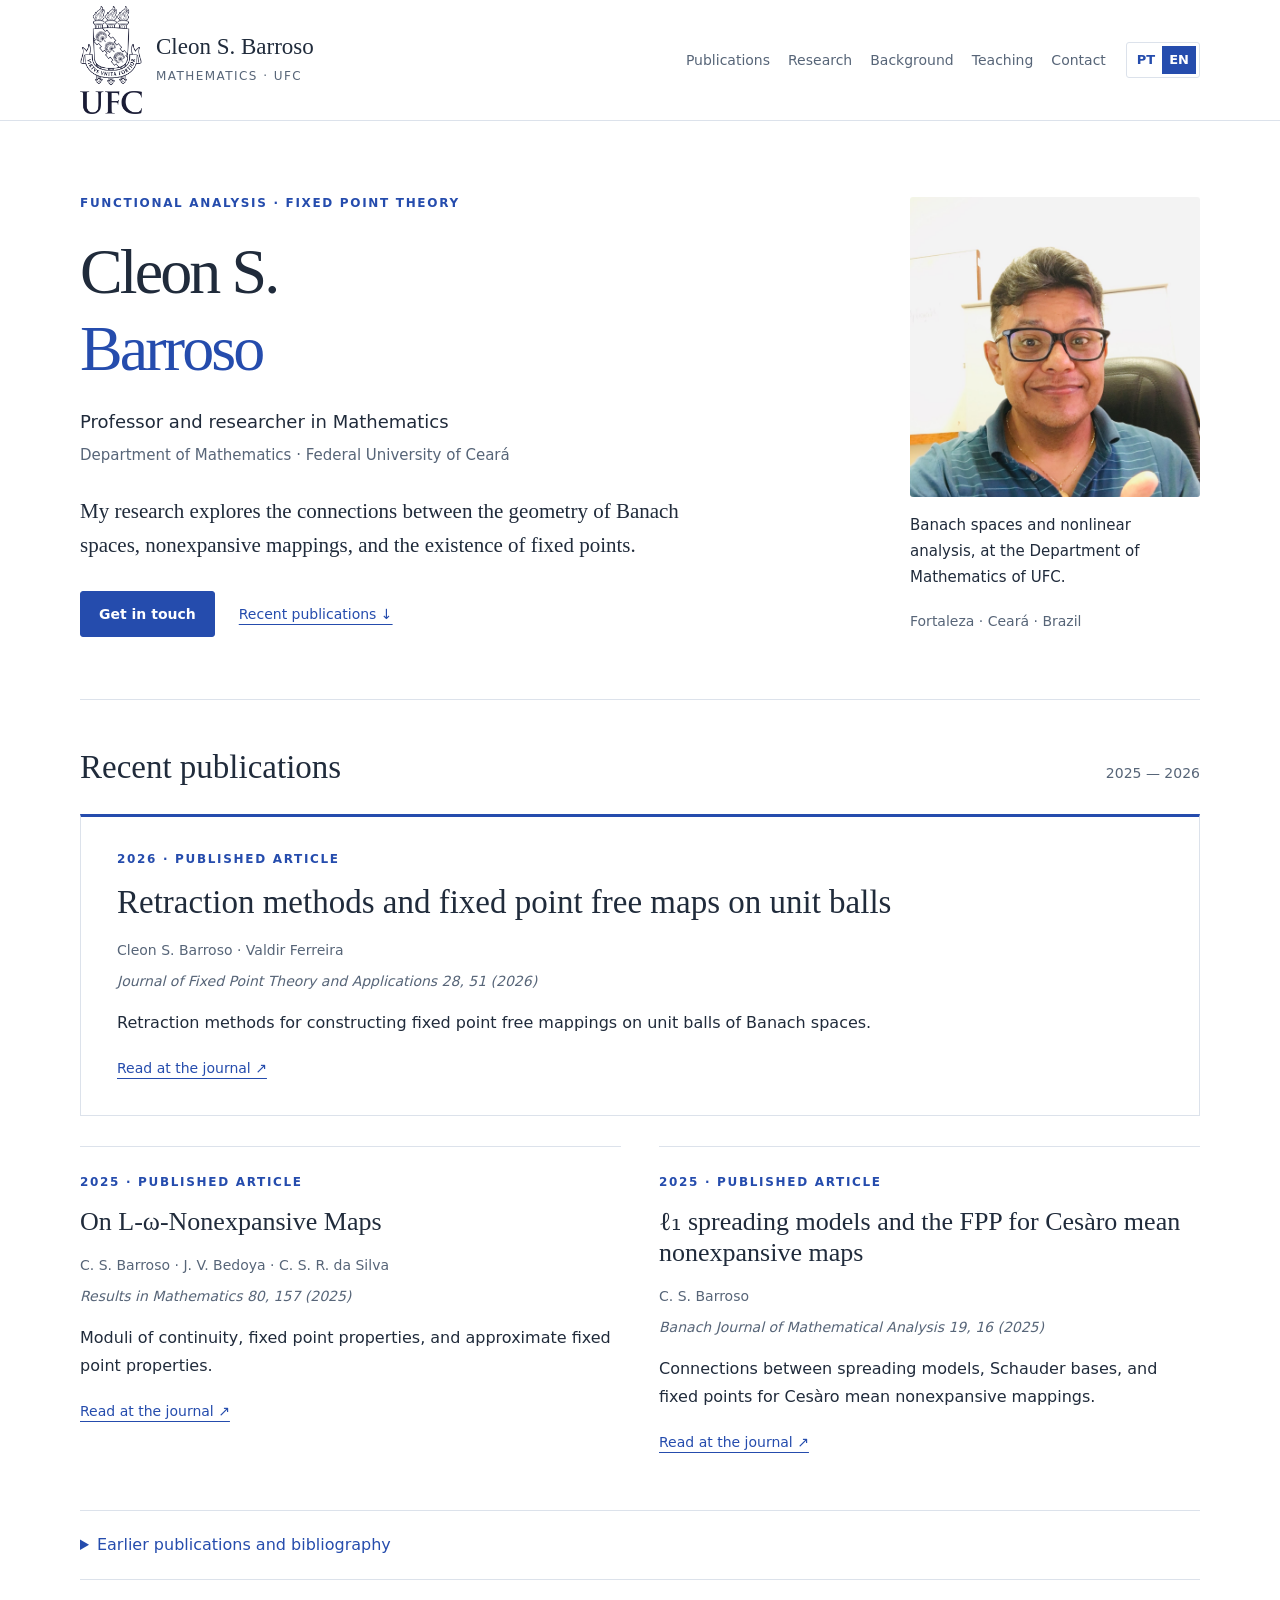
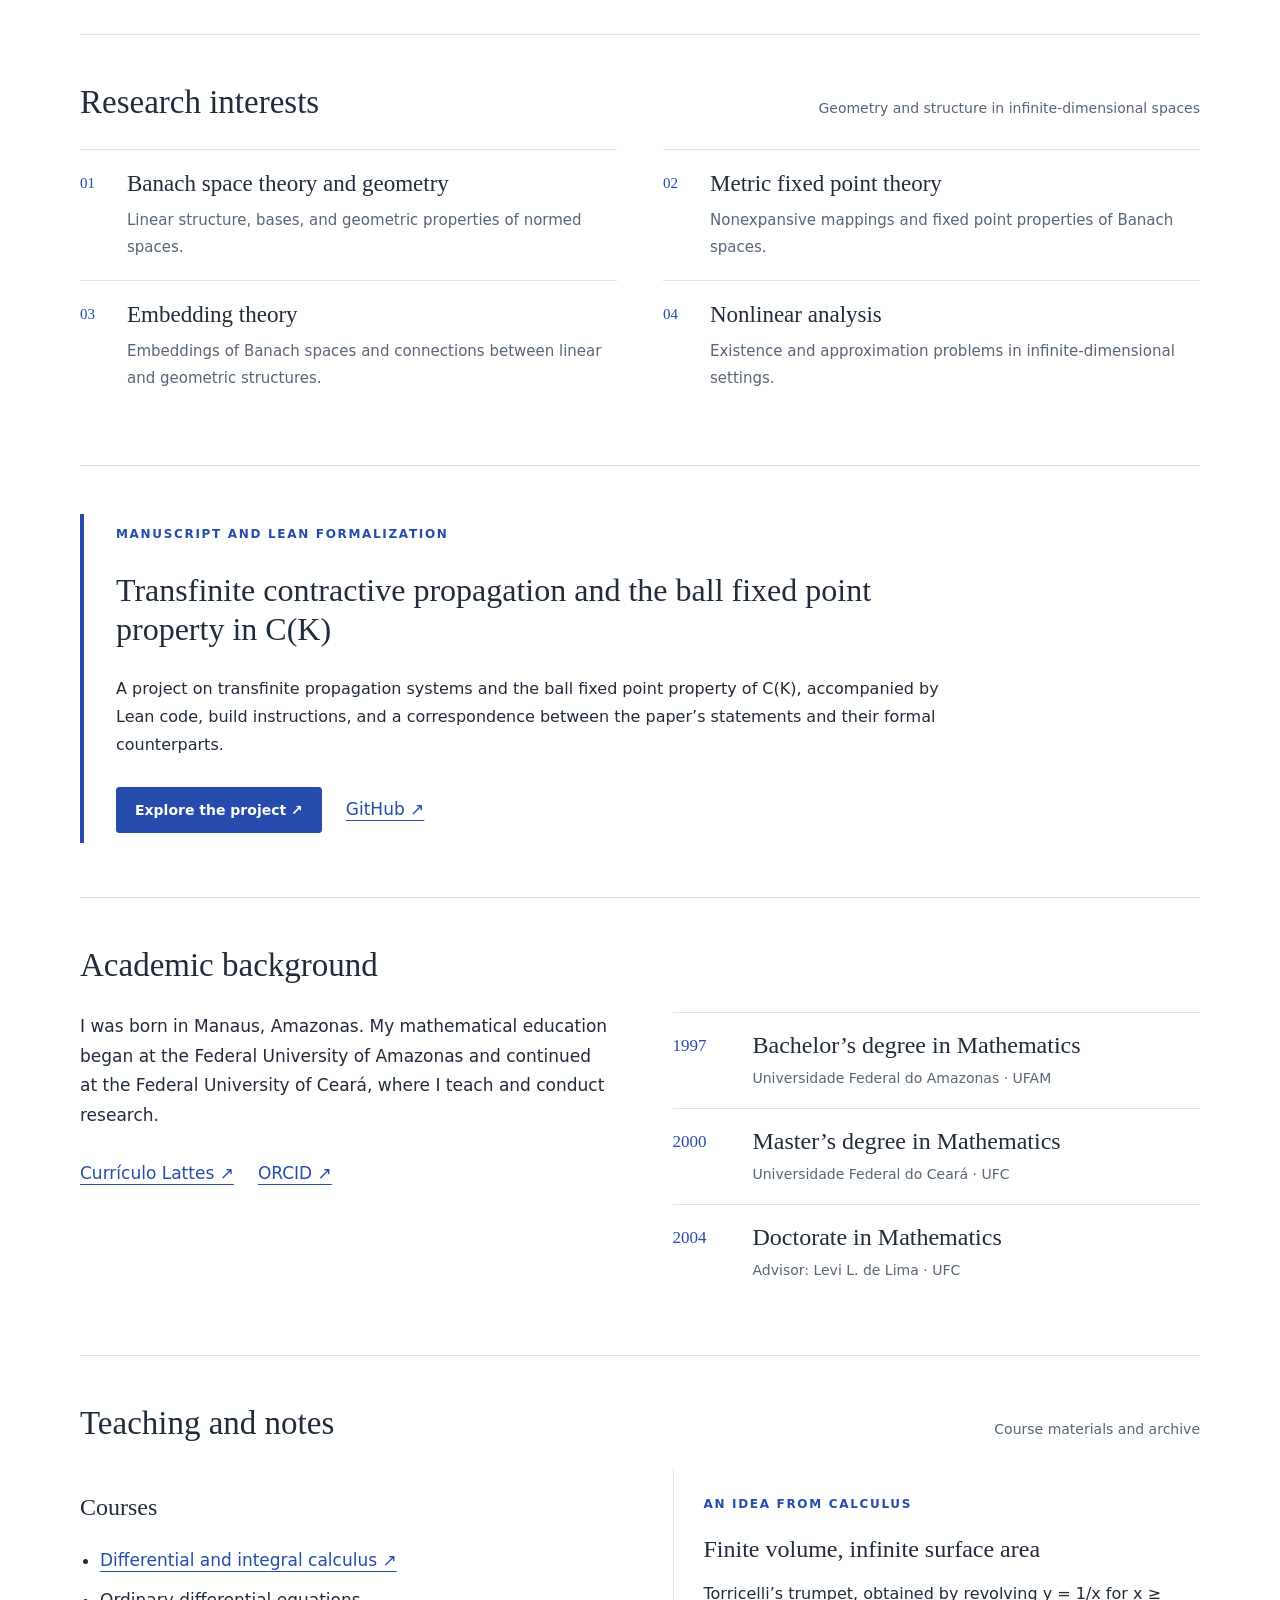
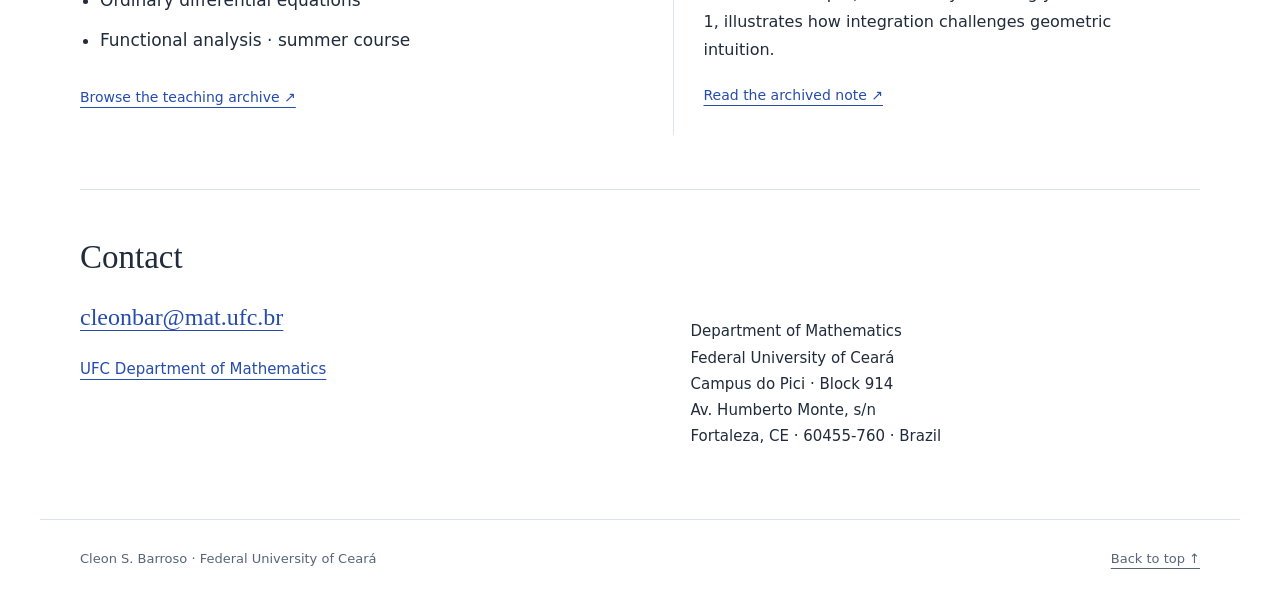
==== en.html @ ca0d613f "Publish bilingual academic homepage" ====
<!doctype html>
<html lang="en"><head><meta charset="utf-8"><meta name="viewport" content="width=device-width,initial-scale=1">
<title>Cleon S. Barroso · Federal University of Ceará</title><meta name="description" content="My research explores the connections between the geometry of Banach spaces, nonexpansive mappings, and the existence of fixed points."><meta name="color-scheme" content="light">
<link rel="icon" type="image/svg+xml" href="data:image/svg+xml,%3Csvg xmlns='http://www.w3.org/2000/svg' viewBox='0 0 64 64'%3E%3Crect width='64' height='64' rx='4' fill='%23254cad'/%3E%3Ctext x='32' y='46' text-anchor='middle' font-family='Georgia,serif' font-size='44' fill='white'%3EC%3C/text%3E%3C/svg%3E">
<link rel="stylesheet" href="styles.css"></head><body id="top"><a class="skip" href="#main">Skip to content</a>
<header class="site-header"><div class="wrap header-inner"><a class="brand" href="#top"><img class="ufc-crest" src="ufc-official.png" alt="Federal University of Ceará coat of arms" width="448" height="783"><span><strong>Cleon S. Barroso</strong><small>MATHEMATICS · UFC</small></span></a><div class="nav-group"><nav aria-label="Main navigation"><a href="#publications">Publications</a><a href="#research">Research</a><a href="#about">Background</a><a href="#teaching">Teaching</a><a href="#contact">Contact</a></nav><div class="languages" aria-label="Language"><a href="index.html" lang="pt" hreflang="pt" >PT</a><a href="en.html" lang="en" hreflang="en" aria-current="page" >EN</a></div></div></div></header>
<main class="wrap" id="main"><section class="hero"><div><p class="eyebrow">Functional analysis · Fixed point theory</p><h1>Cleon S.<br><span class="surname">Barroso</span></h1><p class="role">Professor and researcher in Mathematics</p><p class="affiliation">Department of Mathematics · Federal University of Ceará</p><p class="intro">My research explores the connections between the geometry of Banach spaces, nonexpansive mappings, and the existence of fixed points.</p><div class="actions"><a class="button primary" href="mailto:cleonbar@mat.ufc.br">Get in touch</a><a class="text-link" href="#publications">Recent publications ↓</a></div></div><aside class="profile-aside"><img class="portrait" src="portrait.jpg" width="1280" height="1654" alt="Cleon S. Barroso"><p class="portrait-caption">Banach spaces and nonlinear analysis, at the Department of Mathematics of UFC.</p><p class="location">Fortaleza · Ceará · Brazil</p></aside></section>
<section class="section" id="publications"><div class="section-top"><h2>Recent publications</h2><p>2025 — 2026</p></div><div class="papers"><article class="paper lead-paper"><p class="eyebrow">2026 · Published article</p><h3 lang="en"><a href="https://doi.org/10.1007/s11784-026-01310-x">Retraction methods and fixed point free maps on unit balls</a></h3><p class="authors">Cleon S. Barroso · Valdir Ferreira</p><p class="journal">Journal of Fixed Point Theory and Applications 28, 51 (2026)</p><p class="paper-description">Retraction methods for constructing fixed point free mappings on unit balls of Banach spaces.</p><a class="text-link" href="https://doi.org/10.1007/s11784-026-01310-x">Read at the journal ↗</a></article><article class="paper "><p class="eyebrow">2025 · Published article</p><h3 lang="en"><a href="https://doi.org/10.1007/s00025-025-02475-6">On L-ω-Nonexpansive Maps</a></h3><p class="authors">C. S. Barroso · J. V. Bedoya · C. S. R. da Silva</p><p class="journal">Results in Mathematics 80, 157 (2025)</p><p class="paper-description">Moduli of continuity, fixed point properties, and approximate fixed point properties.</p><a class="text-link" href="https://doi.org/10.1007/s00025-025-02475-6">Read at the journal ↗</a></article><article class="paper "><p class="eyebrow">2025 · Published article</p><h3 lang="en"><a href="https://doi.org/10.1007/s43037-025-00405-w">ℓ₁ spreading models and the FPP for Cesàro mean nonexpansive maps</a></h3><p class="authors">C. S. Barroso</p><p class="journal">Banach Journal of Mathematical Analysis 19, 16 (2025)</p><p class="paper-description">Connections between spreading models, Schauder bases, and fixed points for Cesàro mean nonexpansive mappings.</p><a class="text-link" href="https://doi.org/10.1007/s43037-025-00405-w">Read at the journal ↗</a></article></div><details class="archive"><summary>Earlier publications and bibliography</summary><div class="archive-body"><p lang="en"><strong>Hölder-contractive mappings, nonlinear extension problem and fixed point free results.</strong><br>Cleon S. Barroso · Journal of Mathematical Analysis and Applications 528, 127521 (2023).</p><p lang="en"><strong>Basis selection and fixed point results for affine mappings.</strong><br>Cleon S. Barroso · Torrey M. Gallagher · Journal of Fixed Point Theory and Applications 24, 67 (2022).</p><p lang="en"><strong>Isometric embedding of Banach spaces under optimal projection constants.</strong><br>Cleon S. Barroso · Bulletin des Sciences Mathématiques 168, 102968 (2021).</p><p lang="en"><strong>Weak compactness and fixed point property for affine bi-Lipschitz maps.</strong><br>Cleon S. Barroso · Valdir Ferreira · Journal of Mathematical Analysis and Applications 494, 124647 (2021).</p><div class="actions"><a href="https://pgmat.ufc.br/en/publications/">UFC publication record ↗</a><a href="https://sites.google.com/a/mat.ufc.br/cleon-s-barroso/home/Publications/selected-papers">Selected papers · earlier archive ↗</a></div></div></details></section>
<section class="section" id="research"><div class="section-top"><h2>Research interests</h2><p>Geometry and structure in infinite-dimensional spaces</p></div><div class="research-grid"><article class="research-item"><span class="number">01</span><div><h3>Banach space theory and geometry</h3><p>Linear structure, bases, and geometric properties of normed spaces.</p></div></article><article class="research-item"><span class="number">02</span><div><h3>Metric fixed point theory</h3><p>Nonexpansive mappings and fixed point properties of Banach spaces.</p></div></article><article class="research-item"><span class="number">03</span><div><h3>Embedding theory</h3><p>Embeddings of Banach spaces and connections between linear and geometric structures.</p></div></article><article class="research-item"><span class="number">04</span><div><h3>Nonlinear analysis</h3><p>Existence and approximation problems in infinite-dimensional settings.</p></div></article></div></section>
<section class="section" id="projects"><div class="project"><p class="eyebrow">Manuscript and Lean formalization</p><h2 lang="en">Transfinite contractive propagation and the ball fixed point property in C(K)</h2><p>A project on transfinite propagation systems and the ball fixed point property of C(K), accompanied by Lean code, build instructions, and a correspondence between the paper’s statements and their formal counterparts.</p><div class="actions"><a class="button primary" href="https://cleon-sb.github.io/ball-fixed-point-property-ck-spaces/">Explore the project ↗</a><a href="https://github.com/Cleon-SB/ball-fixed-point-property-ck-spaces">GitHub ↗</a></div></div></section>
<section class="section" id="about"><div class="section-top"><h2>Academic background</h2></div><div class="about-grid"><div><p class="bio">I was born in Manaus, Amazonas. My mathematical education began at the Federal University of Amazonas and continued at the Federal University of Ceará, where I teach and conduct research.</p><div class="actions"><a href="https://sites.google.com/a/mat.ufc.br/cleon-s-barroso/home/cv">Currículo Lattes ↗</a><a href="https://orcid.org/0000-0003-2401-9200">ORCID ↗</a></div></div><div><div class="degree"><span>1997</span><div><h3>Bachelor’s degree in Mathematics</h3><p>Universidade Federal do Amazonas · UFAM</p></div></div><div class="degree"><span>2000</span><div><h3>Master’s degree in Mathematics</h3><p>Universidade Federal do Ceará · UFC</p></div></div><div class="degree"><span>2004</span><div><h3>Doctorate in Mathematics</h3><p>Advisor: Levi L. de Lima · UFC</p></div></div></div></div></section>
<section class="section" id="teaching"><div class="section-top"><h2>Teaching and notes</h2><p>Course materials and archive</p></div><div class="about-grid"><div><h3>Courses</h3><ul class="courses"><li><a href="https://sites.google.com/a/mat.ufc.br/cleon-s-barroso/home/Teaching/integral-and-differential-calculus">Differential and integral calculus ↗</a></li><li>Ordinary differential equations</li><li>Functional analysis · summer course</li></ul><a class="text-link" href="https://sites.google.com/a/mat.ufc.br/cleon-s-barroso/home/Teaching">Browse the teaching archive ↗</a></div><div class="teaching-note"><p class="eyebrow">An idea from calculus</p><h3>Finite volume, infinite surface area</h3><p>Torricelli’s trumpet, obtained by revolving y = 1/x for x ≥ 1, illustrates how integration challenges geometric intuition.</p><a class="text-link" href="https://sites.google.com/a/mat.ufc.br/cleon-s-barroso/home/Teaching">Read the archived note ↗</a></div></div></section>
<section class="section" id="contact"><div class="section-top"><h2>Contact</h2></div><div class="contact-grid"><div><h3><a href="mailto:cleonbar@mat.ufc.br">cleonbar@mat.ufc.br</a></h3><p><a href="https://matematica.ufc.br/">UFC Department of Mathematics</a></p></div><p>Department of Mathematics<br>Federal University of Ceará<br>Campus do Pici · Block 914<br>Av. Humberto Monte, s/n<br>Fortaleza, CE · 60455-760 · Brazil</p></div></section></main>
<footer class="wrap footer"><p>Cleon S. Barroso · Federal University of Ceará</p><a href="#top">Back to top ↑</a></footer></body></html>
---- styles.css ----
:root{--blue:#254cad;--ink:#202b3b;--muted:#576578;--line:#dce2eb;--wash:#f5f7fb;--serif:Georgia,'Times New Roman',serif;--sans:system-ui,-apple-system,'Segoe UI',sans-serif}*{box-sizing:border-box}html{scroll-behavior:smooth;scroll-padding-top:2rem}body{margin:0;color:var(--ink);background:#fff;font:17px/1.75 var(--sans)}a{color:var(--blue);text-underline-offset:5px;text-decoration-thickness:1px}a:hover{text-decoration-thickness:2px}a:focus-visible,button:focus-visible,summary:focus-visible{outline:3px solid #b47715;outline-offset:5px}button,input{font:inherit}.skip{position:absolute;top:-100px;left:20px;background:white;z-index:20;padding:12px}.skip:focus{top:10px}.wrap{max-width:1200px;margin:auto;padding-inline:40px}.site-header{border-top:5px solid var(--blue);border-bottom:1px solid var(--line)}.header-inner{display:flex;align-items:center;justify-content:space-between;gap:30px;min-height:108px}.brand{color:var(--ink);text-decoration:none;display:flex;align-items:center;gap:14px}.monogram{display:grid;place-items:center;width:44px;height:48px;background:var(--blue);color:#fff;font:24px var(--serif)}.brand strong{font:23px/1.2 var(--serif);display:block}.brand small{display:block;font-size:12px;color:var(--muted);letter-spacing:.12em;margin-top:6px}.nav-group,nav{display:flex;align-items:center;gap:26px}nav a{font-size:14px;text-decoration:none;color:var(--muted)}nav a:hover{color:var(--blue)}.languages{display:flex;gap:0;border:1px solid var(--line);padding:3px;border-radius:3px}.languages a{font-size:13px;font-weight:600;text-decoration:none;padding:3px 7px}.languages a[aria-current=page]{background:var(--blue);color:white}.hero{display:grid;grid-template-columns:minmax(0,1fr) 290px;gap:70px;align-items:center;padding-block:72px 62px}.eyebrow{font-size:12px;letter-spacing:.14em;text-transform:uppercase;color:var(--blue);margin:0 0 20px;font-weight:600}h1,h2,h3{font-family:var(--serif);font-weight:400;line-height:1.2}h1{font-size:clamp(2.8rem,5vw,4.5rem);letter-spacing:-.045em;margin:0 0 18px;max-width:700px}h1 .surname{color:var(--blue)}.role{font-size:18px;margin-bottom:5px}.affiliation{color:var(--muted);font-size:15px;margin-top:0}.intro{font:21px/1.6 var(--serif);max-width:620px;margin:27px 0}.actions{display:flex;flex-wrap:wrap;gap:16px 24px;align-items:center;margin-top:28px}.button{display:inline-flex;align-items:center;gap:12px;border:1px solid var(--blue);padding:10px 18px;text-decoration:none;border-radius:3px;font-size:14px;font-weight:600}.button.primary{background:var(--blue);color:white}.text-link{font-size:14px}.profile-aside{border-left:1px solid var(--line);padding-left:28px}.profile-aside .location{font-size:14px;color:var(--muted);margin:18px 0 0}.profile-aside h2{font-size:25px;line-height:1.4;color:var(--blue)}.profile-aside p{font-size:15px}.section{border-top:1px solid var(--line);padding-block:48px 54px}.section-top{display:flex;align-items:baseline;justify-content:space-between;gap:24px;margin-bottom:26px}.section-top h2{font-size:33px;margin:0}.section-top p{font-size:14px;color:var(--muted);margin:0}.research-grid{display:grid;grid-template-columns:1fr 1fr;gap:0 46px}.research-item{display:grid;grid-template-columns:35px 1fr;gap:12px;padding:20px 0;border-top:1px solid var(--line)}.research-item .number{font:15px var(--serif);color:var(--blue);padding-top:5px}.research-item h3{font-size:23px;margin:0 0 10px}.research-item p{font-size:15px;color:var(--muted);margin:0}.contact-grid{display:grid;grid-template-columns:1.1fr 1fr;gap:50px}.contact-grid h3{font-size:24px;margin-top:0}.contact-grid p{font-size:15px}.footer{border-top:1px solid var(--line);padding-block:28px 38px;display:flex;justify-content:space-between;gap:24px;font-size:13px;color:var(--muted)}.footer p{margin:0}.footer a{color:var(--muted)}
@media(max-width:1000px){.header-inner{align-items:flex-start;padding-block:24px}.nav-group{align-items:flex-end;gap:20px}nav{gap:17px;flex-wrap:wrap;justify-content:flex-end}.hero{gap:35px;grid-template-columns:minmax(0,1fr) 240px}.wrap{padding-inline:30px}}
@media(max-width:700px){.wrap{padding-inline:22px}.header-inner{flex-direction:column;gap:24px}.nav-group{width:100%;justify-content:space-between;align-items:center;gap:12px}nav{gap:9px 17px;justify-content:flex-start}.brand strong{font-size:22px}.hero{grid-template-columns:1fr;padding-block:42px;gap:24px}h1{font-size:3rem}.intro{font-size:20px}.profile-aside{padding:20px 0 0;border-left:0;border-top:1px solid var(--line)}.research-grid,.contact-grid{grid-template-columns:1fr;gap:20px}.section-top{display:block}.section-top h2{font-size:29px;margin-bottom:10px}.section{padding-block:35px}.footer{flex-direction:column;gap:8px}}
.portrait{width:100%;height:300px;object-fit:cover;object-position:center 36%;display:block;border-radius:3px}.profile-aside{border:0;padding:0}.portrait-caption{margin-bottom:0}.papers{display:grid;grid-template-columns:1fr 1fr;gap:30px 38px}.paper{padding:25px 0;border-top:1px solid var(--line)}.paper h3{font-size:26px;margin:0 0 16px}.paper h3 a{text-decoration:none;color:var(--ink)}.paper h3 a:hover{color:var(--blue);text-decoration:underline}.paper .eyebrow{margin-bottom:13px}.lead-paper{grid-column:1/-1;background:var(--wash);border-top:3px solid var(--blue);padding:32px 36px}.lead-paper h3{font-size:33px;max-width:800px}.authors,.journal{font-size:14px;margin:6px 0;color:var(--muted)}.journal{font-style:italic}.paper-description{font-size:16px;max-width:790px}.archive{margin-top:28px;border-block:1px solid var(--line)}.archive summary{padding:20px 0;cursor:pointer;color:var(--blue);font-size:16px}.archive-body{font-size:15px;padding:0 0 25px}.archive-body>p{padding-bottom:16px;border-bottom:1px solid var(--line)}.project{border-left:4px solid var(--blue);padding:10px 32px}.project h2{font-size:32px;max-width:850px}.project>p:not(.eyebrow){max-width:850px;font-size:16px}.about-grid{display:grid;grid-template-columns:1fr 1fr;gap:65px}.bio{margin-top:0}.degree{display:grid;grid-template-columns:60px 1fr;gap:20px;border-top:1px solid var(--line);padding:18px 0}.degree>span{color:var(--blue);font-family:var(--serif)}.degree h3{font-size:22px;margin:0 0 6px}.degree p{font-size:14px;color:var(--muted);margin:0}.courses{padding-left:20px}.courses li{padding-bottom:10px}.about-grid h3{font-size:24px}.teaching-note{background:var(--wash);padding:25px 30px}.teaching-note h3{margin:12px 0}.teaching-note p:not(.eyebrow){font-size:16px}.header-inner{gap:20px}nav{gap:18px}.nav-group{gap:20px}
@media(max-width:1000px){.header-inner{flex-wrap:wrap}.nav-group{width:100%;justify-content:space-between}.about-grid{gap:30px}}
@media(max-width:700px){.papers,.about-grid{grid-template-columns:1fr}.lead-paper{padding:24px}.lead-paper h3{font-size:27px}.paper h3{font-size:25px}.portrait{max-width:220px;height:240px}.profile-aside{display:none}.project{padding:5px 20px}.project h2{font-size:27px}.nav-group{align-items:flex-start}.contact-grid h3{font-size:21px}.languages{flex-shrink:0}}
:root{--wash:#fff}.site-header{border-top:0;background:#fff}.ufc-crest{width:62px;height:auto;display:block;}.header-inner{min-height:120px}.lead-paper{background:#fff;border:1px solid var(--line);border-top:3px solid var(--blue)}.teaching-note{background:#fff;border-left:1px solid var(--line)}
@media(prefers-reduced-motion:reduce){html{scroll-behavior:auto}}@media print{.site-header,.languages,.actions{display:none}.wrap{max-width:none;padding:0}.section{break-inside:avoid}.hero{padding-block:0 24px}a{color:inherit}}
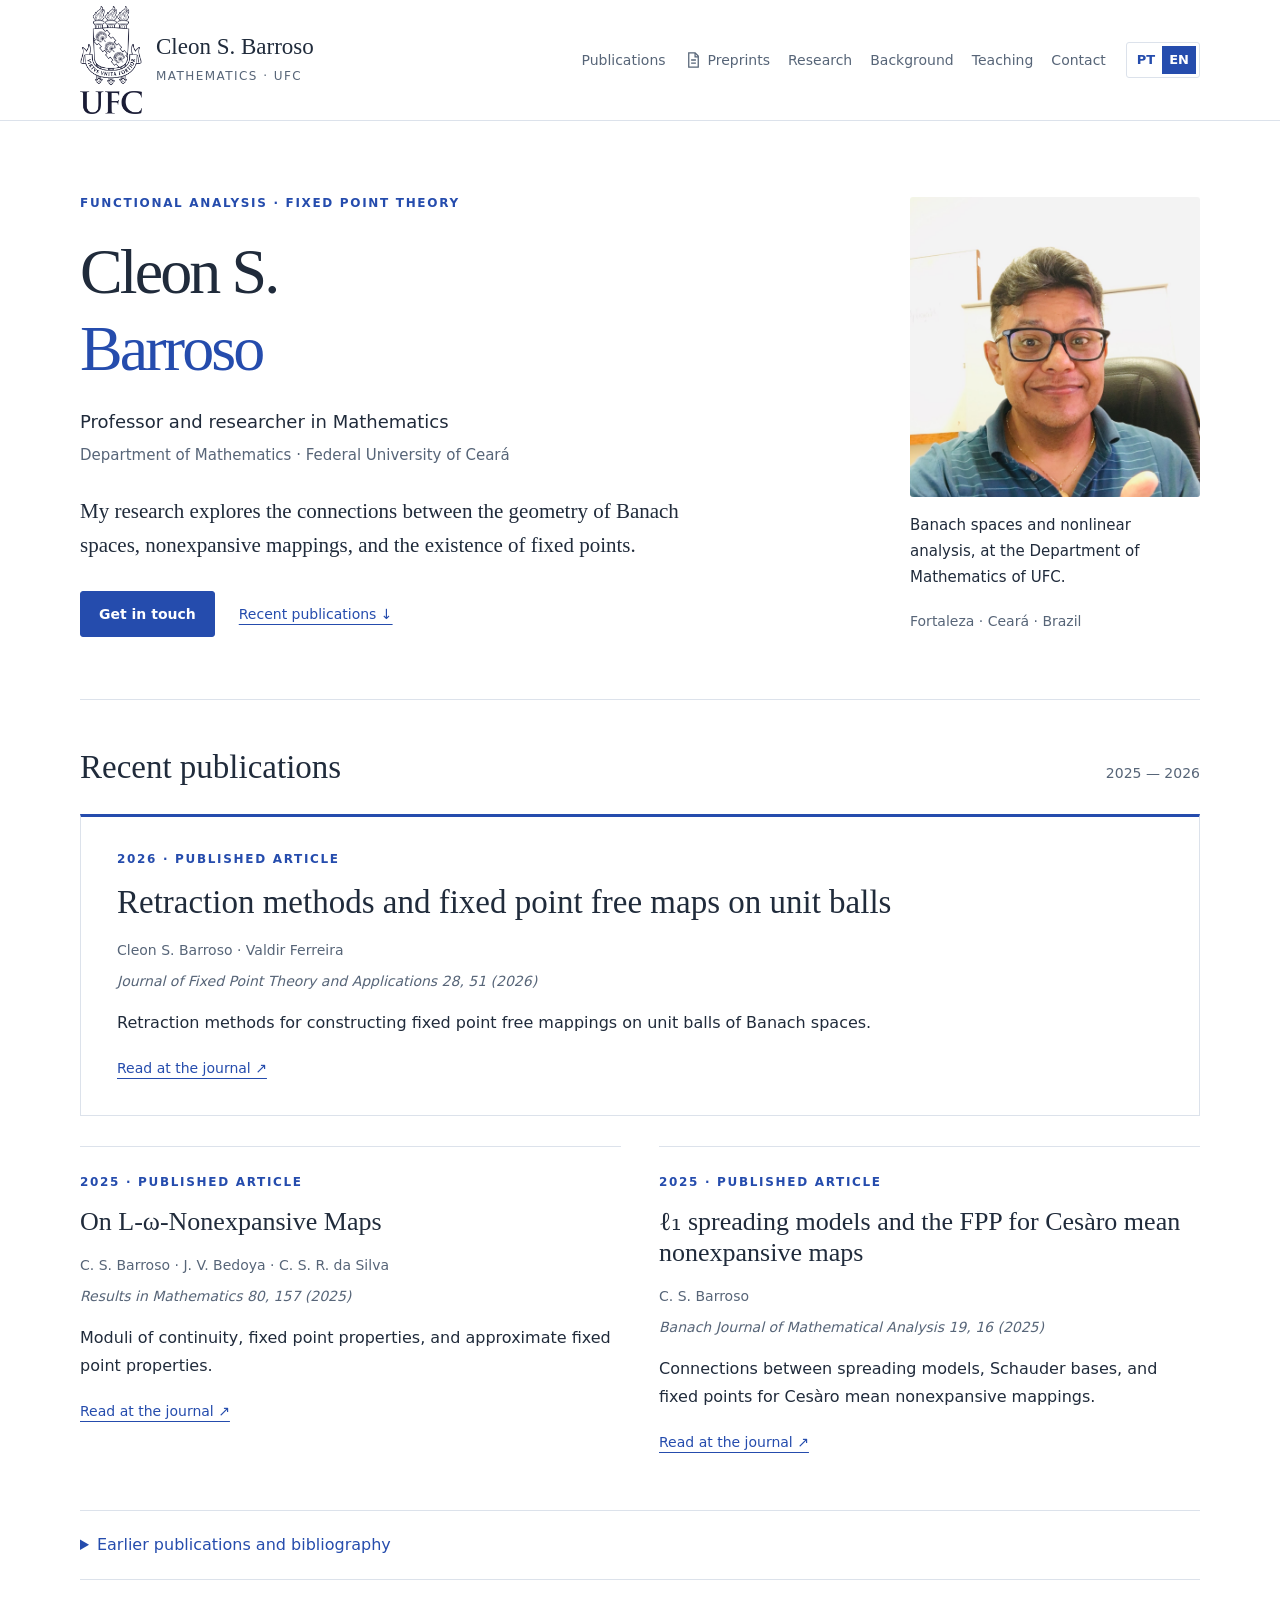
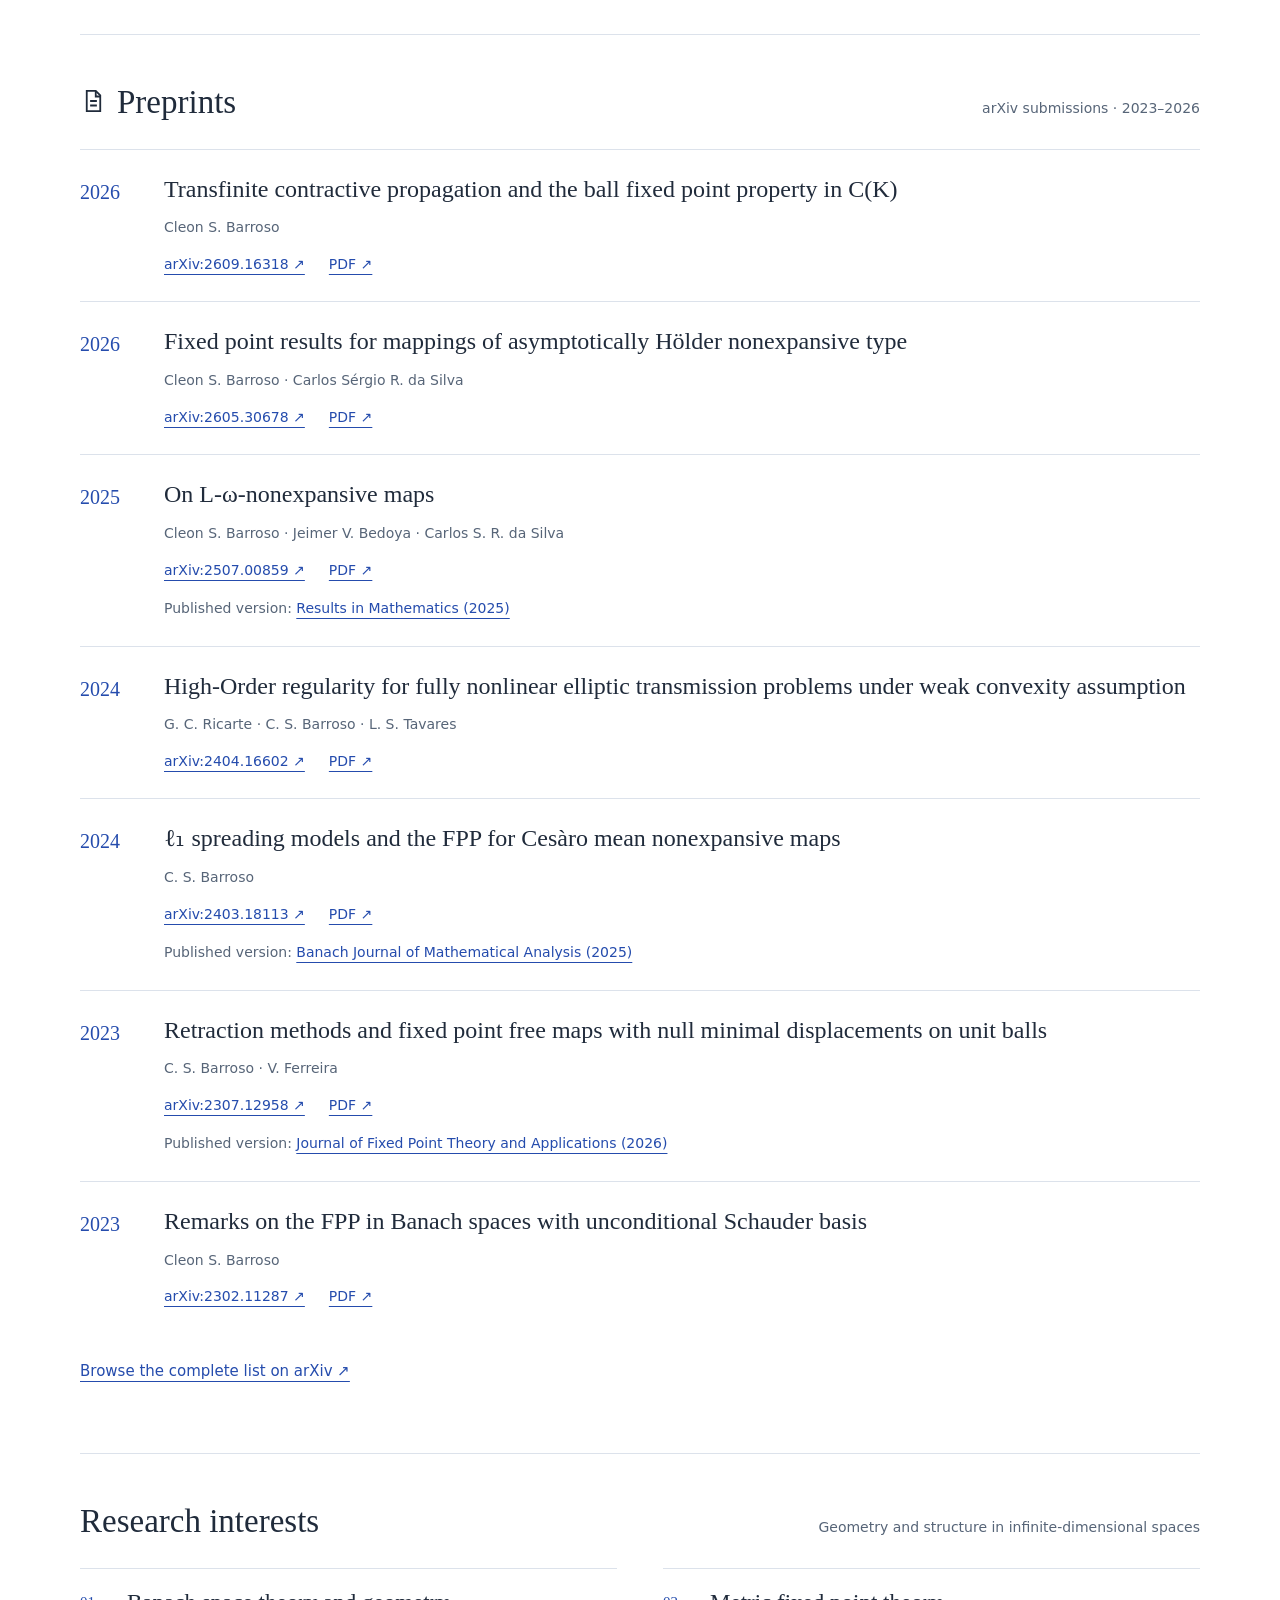
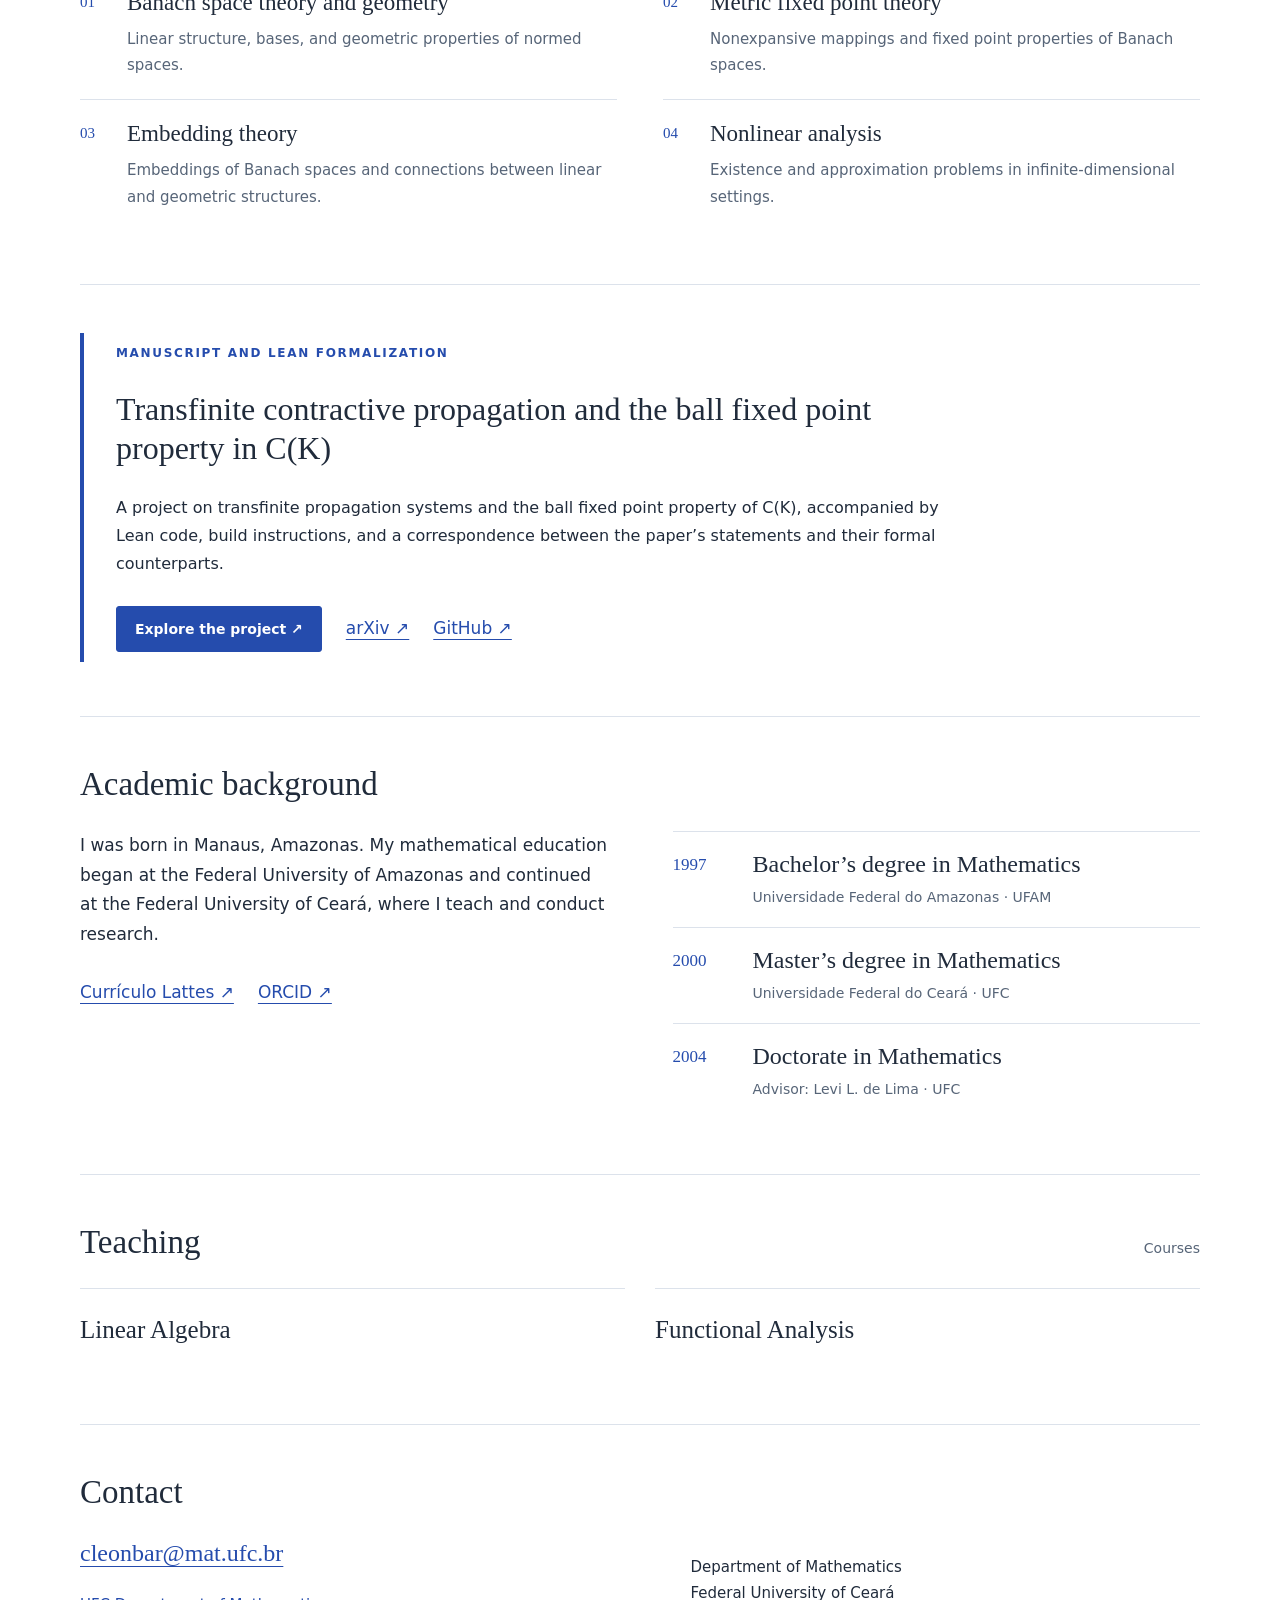
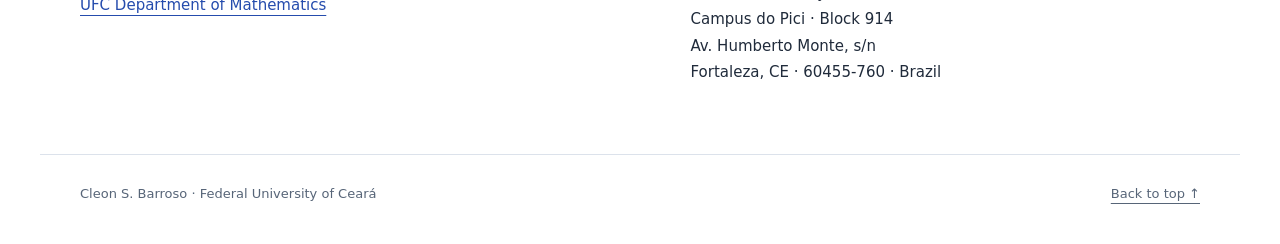
==== commit 0c72d187: "Update courses, add arXiv preprints and remove legacy-site links" ====
--- a/en.html
+++ b/en.html
@@ -3,12 +3,13 @@
 <title>Cleon S. Barroso · Federal University of Ceará</title><meta name="description" content="My research explores the connections between the geometry of Banach spaces, nonexpansive mappings, and the existence of fixed points."><meta name="color-scheme" content="light">
 <link rel="icon" type="image/svg+xml" href="data:image/svg+xml,%3Csvg xmlns='http://www.w3.org/2000/svg' viewBox='0 0 64 64'%3E%3Crect width='64' height='64' rx='4' fill='%23254cad'/%3E%3Ctext x='32' y='46' text-anchor='middle' font-family='Georgia,serif' font-size='44' fill='white'%3EC%3C/text%3E%3C/svg%3E">
 <link rel="stylesheet" href="styles.css"></head><body id="top"><a class="skip" href="#main">Skip to content</a>
-<header class="site-header"><div class="wrap header-inner"><a class="brand" href="#top"><img class="ufc-crest" src="ufc-official.png" alt="Federal University of Ceará coat of arms" width="448" height="783"><span><strong>Cleon S. Barroso</strong><small>MATHEMATICS · UFC</small></span></a><div class="nav-group"><nav aria-label="Main navigation"><a href="#publications">Publications</a><a href="#research">Research</a><a href="#about">Background</a><a href="#teaching">Teaching</a><a href="#contact">Contact</a></nav><div class="languages" aria-label="Language"><a href="index.html" lang="pt" hreflang="pt" >PT</a><a href="en.html" lang="en" hreflang="en" aria-current="page" >EN</a></div></div></div></header>
+<header class="site-header"><div class="wrap header-inner"><a class="brand" href="#top"><img class="ufc-crest" src="ufc-official.png" alt="Federal University of Ceará coat of arms" width="448" height="783"><span><strong>Cleon S. Barroso</strong><small>MATHEMATICS · UFC</small></span></a><div class="nav-group"><nav aria-label="Main navigation"><a href="#publications">Publications</a><a class="preprint-nav" href="#preprints"><svg class="preprint-icon" viewBox="0 0 24 24" fill="none" stroke="currentColor" stroke-width="1.6" aria-hidden="true"><path d="M6 3h8l4 4v14H6z"/><path d="M14 3v5h4M9 12h6M9 16h6"/></svg>Preprints</a><a href="#research">Research</a><a href="#about">Background</a><a href="#teaching">Teaching</a><a href="#contact">Contact</a></nav><div class="languages" aria-label="Language"><a href="index.html" lang="pt" hreflang="pt" >PT</a><a href="en.html" lang="en" hreflang="en" aria-current="page" >EN</a></div></div></div></header>
 <main class="wrap" id="main"><section class="hero"><div><p class="eyebrow">Functional analysis · Fixed point theory</p><h1>Cleon S.<br><span class="surname">Barroso</span></h1><p class="role">Professor and researcher in Mathematics</p><p class="affiliation">Department of Mathematics · Federal University of Ceará</p><p class="intro">My research explores the connections between the geometry of Banach spaces, nonexpansive mappings, and the existence of fixed points.</p><div class="actions"><a class="button primary" href="mailto:cleonbar@mat.ufc.br">Get in touch</a><a class="text-link" href="#publications">Recent publications ↓</a></div></div><aside class="profile-aside"><img class="portrait" src="portrait.jpg" width="1280" height="1654" alt="Cleon S. Barroso"><p class="portrait-caption">Banach spaces and nonlinear analysis, at the Department of Mathematics of UFC.</p><p class="location">Fortaleza · Ceará · Brazil</p></aside></section>
-<section class="section" id="publications"><div class="section-top"><h2>Recent publications</h2><p>2025 — 2026</p></div><div class="papers"><article class="paper lead-paper"><p class="eyebrow">2026 · Published article</p><h3 lang="en"><a href="https://doi.org/10.1007/s11784-026-01310-x">Retraction methods and fixed point free maps on unit balls</a></h3><p class="authors">Cleon S. Barroso · Valdir Ferreira</p><p class="journal">Journal of Fixed Point Theory and Applications 28, 51 (2026)</p><p class="paper-description">Retraction methods for constructing fixed point free mappings on unit balls of Banach spaces.</p><a class="text-link" href="https://doi.org/10.1007/s11784-026-01310-x">Read at the journal ↗</a></article><article class="paper "><p class="eyebrow">2025 · Published article</p><h3 lang="en"><a href="https://doi.org/10.1007/s00025-025-02475-6">On L-ω-Nonexpansive Maps</a></h3><p class="authors">C. S. Barroso · J. V. Bedoya · C. S. R. da Silva</p><p class="journal">Results in Mathematics 80, 157 (2025)</p><p class="paper-description">Moduli of continuity, fixed point properties, and approximate fixed point properties.</p><a class="text-link" href="https://doi.org/10.1007/s00025-025-02475-6">Read at the journal ↗</a></article><article class="paper "><p class="eyebrow">2025 · Published article</p><h3 lang="en"><a href="https://doi.org/10.1007/s43037-025-00405-w">ℓ₁ spreading models and the FPP for Cesàro mean nonexpansive maps</a></h3><p class="authors">C. S. Barroso</p><p class="journal">Banach Journal of Mathematical Analysis 19, 16 (2025)</p><p class="paper-description">Connections between spreading models, Schauder bases, and fixed points for Cesàro mean nonexpansive mappings.</p><a class="text-link" href="https://doi.org/10.1007/s43037-025-00405-w">Read at the journal ↗</a></article></div><details class="archive"><summary>Earlier publications and bibliography</summary><div class="archive-body"><p lang="en"><strong>Hölder-contractive mappings, nonlinear extension problem and fixed point free results.</strong><br>Cleon S. Barroso · Journal of Mathematical Analysis and Applications 528, 127521 (2023).</p><p lang="en"><strong>Basis selection and fixed point results for affine mappings.</strong><br>Cleon S. Barroso · Torrey M. Gallagher · Journal of Fixed Point Theory and Applications 24, 67 (2022).</p><p lang="en"><strong>Isometric embedding of Banach spaces under optimal projection constants.</strong><br>Cleon S. Barroso · Bulletin des Sciences Mathématiques 168, 102968 (2021).</p><p lang="en"><strong>Weak compactness and fixed point property for affine bi-Lipschitz maps.</strong><br>Cleon S. Barroso · Valdir Ferreira · Journal of Mathematical Analysis and Applications 494, 124647 (2021).</p><div class="actions"><a href="https://pgmat.ufc.br/en/publications/">UFC publication record ↗</a><a href="https://sites.google.com/a/mat.ufc.br/cleon-s-barroso/home/Publications/selected-papers">Selected papers · earlier archive ↗</a></div></div></details></section>
+<section class="section" id="publications"><div class="section-top"><h2>Recent publications</h2><p>2025 — 2026</p></div><div class="papers"><article class="paper lead-paper"><p class="eyebrow">2026 · Published article</p><h3 lang="en"><a href="https://doi.org/10.1007/s11784-026-01310-x">Retraction methods and fixed point free maps on unit balls</a></h3><p class="authors">Cleon S. Barroso · Valdir Ferreira</p><p class="journal">Journal of Fixed Point Theory and Applications 28, 51 (2026)</p><p class="paper-description">Retraction methods for constructing fixed point free mappings on unit balls of Banach spaces.</p><a class="text-link" href="https://doi.org/10.1007/s11784-026-01310-x">Read at the journal ↗</a></article><article class="paper "><p class="eyebrow">2025 · Published article</p><h3 lang="en"><a href="https://doi.org/10.1007/s00025-025-02475-6">On L-ω-Nonexpansive Maps</a></h3><p class="authors">C. S. Barroso · J. V. Bedoya · C. S. R. da Silva</p><p class="journal">Results in Mathematics 80, 157 (2025)</p><p class="paper-description">Moduli of continuity, fixed point properties, and approximate fixed point properties.</p><a class="text-link" href="https://doi.org/10.1007/s00025-025-02475-6">Read at the journal ↗</a></article><article class="paper "><p class="eyebrow">2025 · Published article</p><h3 lang="en"><a href="https://doi.org/10.1007/s43037-025-00405-w">ℓ₁ spreading models and the FPP for Cesàro mean nonexpansive maps</a></h3><p class="authors">C. S. Barroso</p><p class="journal">Banach Journal of Mathematical Analysis 19, 16 (2025)</p><p class="paper-description">Connections between spreading models, Schauder bases, and fixed points for Cesàro mean nonexpansive mappings.</p><a class="text-link" href="https://doi.org/10.1007/s43037-025-00405-w">Read at the journal ↗</a></article></div><details class="archive"><summary>Earlier publications and bibliography</summary><div class="archive-body"><p lang="en"><strong>Hölder-contractive mappings, nonlinear extension problem and fixed point free results.</strong><br>Cleon S. Barroso · Journal of Mathematical Analysis and Applications 528, 127521 (2023).</p><p lang="en"><strong>Basis selection and fixed point results for affine mappings.</strong><br>Cleon S. Barroso · Torrey M. Gallagher · Journal of Fixed Point Theory and Applications 24, 67 (2022).</p><p lang="en"><strong>Isometric embedding of Banach spaces under optimal projection constants.</strong><br>Cleon S. Barroso · Bulletin des Sciences Mathématiques 168, 102968 (2021).</p><p lang="en"><strong>Weak compactness and fixed point property for affine bi-Lipschitz maps.</strong><br>Cleon S. Barroso · Valdir Ferreira · Journal of Mathematical Analysis and Applications 494, 124647 (2021).</p><div class="actions"><a href="https://pgmat.ufc.br/en/publications/">UFC publication record ↗</a></div></div></details></section>
+<section class="section" id="preprints"><div class="section-top"><h2><svg class="preprint-icon" viewBox="0 0 24 24" fill="none" stroke="currentColor" stroke-width="1.6" aria-hidden="true"><path d="M6 3h8l4 4v14H6z"/><path d="M14 3v5h4M9 12h6M9 16h6"/></svg>Preprints</h2><p>arXiv submissions · 2023–2026</p></div><div class="preprint-list"><article class="preprint-entry"><span class="preprint-year">2026</span><div><h3 lang="en"><a href="https://arxiv.org/abs/2609.16318">Transfinite contractive propagation and the ball fixed point property in C(K)</a></h3><p class="authors">Cleon S. Barroso</p><div class="preprint-links"><a href="https://arxiv.org/abs/2609.16318">arXiv:2609.16318 ↗</a><a href="https://arxiv.org/pdf/2609.16318" aria-label="PDF: Transfinite contractive propagation and the ball fixed point property in C(K)">PDF ↗</a></div></div></article><article class="preprint-entry"><span class="preprint-year">2026</span><div><h3 lang="en"><a href="https://arxiv.org/abs/2605.30678">Fixed point results for mappings of asymptotically Hölder nonexpansive type</a></h3><p class="authors">Cleon S. Barroso · Carlos Sérgio R. da Silva</p><div class="preprint-links"><a href="https://arxiv.org/abs/2605.30678">arXiv:2605.30678 ↗</a><a href="https://arxiv.org/pdf/2605.30678" aria-label="PDF: Fixed point results for mappings of asymptotically Hölder nonexpansive type">PDF ↗</a></div></div></article><article class="preprint-entry"><span class="preprint-year">2025</span><div><h3 lang="en"><a href="https://arxiv.org/abs/2507.00859">On L-ω-nonexpansive maps</a></h3><p class="authors">Cleon S. Barroso · Jeimer V. Bedoya · Carlos S. R. da Silva</p><div class="preprint-links"><a href="https://arxiv.org/abs/2507.00859">arXiv:2507.00859 ↗</a><a href="https://arxiv.org/pdf/2507.00859" aria-label="PDF: On L-ω-nonexpansive maps">PDF ↗</a></div><p class="preprint-status">Published version: <a href="https://doi.org/10.1007/s00025-025-02475-6">Results in Mathematics (2025)</a></p></div></article><article class="preprint-entry"><span class="preprint-year">2024</span><div><h3 lang="en"><a href="https://arxiv.org/abs/2404.16602">High-Order regularity for fully nonlinear elliptic transmission problems under weak convexity assumption</a></h3><p class="authors">G. C. Ricarte · C. S. Barroso · L. S. Tavares</p><div class="preprint-links"><a href="https://arxiv.org/abs/2404.16602">arXiv:2404.16602 ↗</a><a href="https://arxiv.org/pdf/2404.16602" aria-label="PDF: High-Order regularity for fully nonlinear elliptic transmission problems under weak convexity assumption">PDF ↗</a></div></div></article><article class="preprint-entry"><span class="preprint-year">2024</span><div><h3 lang="en"><a href="https://arxiv.org/abs/2403.18113">ℓ₁ spreading models and the FPP for Cesàro mean nonexpansive maps</a></h3><p class="authors">C. S. Barroso</p><div class="preprint-links"><a href="https://arxiv.org/abs/2403.18113">arXiv:2403.18113 ↗</a><a href="https://arxiv.org/pdf/2403.18113" aria-label="PDF: ℓ₁ spreading models and the FPP for Cesàro mean nonexpansive maps">PDF ↗</a></div><p class="preprint-status">Published version: <a href="https://doi.org/10.1007/s43037-025-00405-w">Banach Journal of Mathematical Analysis (2025)</a></p></div></article><article class="preprint-entry"><span class="preprint-year">2023</span><div><h3 lang="en"><a href="https://arxiv.org/abs/2307.12958">Retraction methods and fixed point free maps with null minimal displacements on unit balls</a></h3><p class="authors">C. S. Barroso · V. Ferreira</p><div class="preprint-links"><a href="https://arxiv.org/abs/2307.12958">arXiv:2307.12958 ↗</a><a href="https://arxiv.org/pdf/2307.12958" aria-label="PDF: Retraction methods and fixed point free maps with null minimal displacements on unit balls">PDF ↗</a></div><p class="preprint-status">Published version: <a href="https://doi.org/10.1007/s11784-026-01310-x">Journal of Fixed Point Theory and Applications (2026)</a></p></div></article><article class="preprint-entry"><span class="preprint-year">2023</span><div><h3 lang="en"><a href="https://arxiv.org/abs/2302.11287">Remarks on the FPP in Banach spaces with unconditional Schauder basis</a></h3><p class="authors">Cleon S. Barroso</p><div class="preprint-links"><a href="https://arxiv.org/abs/2302.11287">arXiv:2302.11287 ↗</a><a href="https://arxiv.org/pdf/2302.11287" aria-label="PDF: Remarks on the FPP in Banach spaces with unconditional Schauder basis">PDF ↗</a></div></div></article></div><p class="preprint-more"><a href="https://arxiv.org/search/?searchtype=author&amp;query=Barroso%2C+C+S&amp;abstracts=show&amp;order=-announced_date_first&amp;size=50">Browse the complete list on arXiv ↗</a></p></section>
 <section class="section" id="research"><div class="section-top"><h2>Research interests</h2><p>Geometry and structure in infinite-dimensional spaces</p></div><div class="research-grid"><article class="research-item"><span class="number">01</span><div><h3>Banach space theory and geometry</h3><p>Linear structure, bases, and geometric properties of normed spaces.</p></div></article><article class="research-item"><span class="number">02</span><div><h3>Metric fixed point theory</h3><p>Nonexpansive mappings and fixed point properties of Banach spaces.</p></div></article><article class="research-item"><span class="number">03</span><div><h3>Embedding theory</h3><p>Embeddings of Banach spaces and connections between linear and geometric structures.</p></div></article><article class="research-item"><span class="number">04</span><div><h3>Nonlinear analysis</h3><p>Existence and approximation problems in infinite-dimensional settings.</p></div></article></div></section>
-<section class="section" id="projects"><div class="project"><p class="eyebrow">Manuscript and Lean formalization</p><h2 lang="en">Transfinite contractive propagation and the ball fixed point property in C(K)</h2><p>A project on transfinite propagation systems and the ball fixed point property of C(K), accompanied by Lean code, build instructions, and a correspondence between the paper’s statements and their formal counterparts.</p><div class="actions"><a class="button primary" href="https://cleon-sb.github.io/ball-fixed-point-property-ck-spaces/">Explore the project ↗</a><a href="https://github.com/Cleon-SB/ball-fixed-point-property-ck-spaces">GitHub ↗</a></div></div></section>
-<section class="section" id="about"><div class="section-top"><h2>Academic background</h2></div><div class="about-grid"><div><p class="bio">I was born in Manaus, Amazonas. My mathematical education began at the Federal University of Amazonas and continued at the Federal University of Ceará, where I teach and conduct research.</p><div class="actions"><a href="https://sites.google.com/a/mat.ufc.br/cleon-s-barroso/home/cv">Currículo Lattes ↗</a><a href="https://orcid.org/0000-0003-2401-9200">ORCID ↗</a></div></div><div><div class="degree"><span>1997</span><div><h3>Bachelor’s degree in Mathematics</h3><p>Universidade Federal do Amazonas · UFAM</p></div></div><div class="degree"><span>2000</span><div><h3>Master’s degree in Mathematics</h3><p>Universidade Federal do Ceará · UFC</p></div></div><div class="degree"><span>2004</span><div><h3>Doctorate in Mathematics</h3><p>Advisor: Levi L. de Lima · UFC</p></div></div></div></div></section>
-<section class="section" id="teaching"><div class="section-top"><h2>Teaching and notes</h2><p>Course materials and archive</p></div><div class="about-grid"><div><h3>Courses</h3><ul class="courses"><li><a href="https://sites.google.com/a/mat.ufc.br/cleon-s-barroso/home/Teaching/integral-and-differential-calculus">Differential and integral calculus ↗</a></li><li>Ordinary differential equations</li><li>Functional analysis · summer course</li></ul><a class="text-link" href="https://sites.google.com/a/mat.ufc.br/cleon-s-barroso/home/Teaching">Browse the teaching archive ↗</a></div><div class="teaching-note"><p class="eyebrow">An idea from calculus</p><h3>Finite volume, infinite surface area</h3><p>Torricelli’s trumpet, obtained by revolving y = 1/x for x ≥ 1, illustrates how integration challenges geometric intuition.</p><a class="text-link" href="https://sites.google.com/a/mat.ufc.br/cleon-s-barroso/home/Teaching">Read the archived note ↗</a></div></div></section>
+<section class="section" id="projects"><div class="project"><p class="eyebrow">Manuscript and Lean formalization</p><h2 lang="en">Transfinite contractive propagation and the ball fixed point property in C(K)</h2><p>A project on transfinite propagation systems and the ball fixed point property of C(K), accompanied by Lean code, build instructions, and a correspondence between the paper’s statements and their formal counterparts.</p><div class="actions"><a class="button primary" href="https://cleon-sb.github.io/ball-fixed-point-property-ck-spaces/">Explore the project ↗</a><a href="https://arxiv.org/abs/2609.16318">arXiv ↗</a><a href="https://github.com/Cleon-SB/ball-fixed-point-property-ck-spaces">GitHub ↗</a></div></div></section>
+<section class="section" id="about"><div class="section-top"><h2>Academic background</h2></div><div class="about-grid"><div><p class="bio">I was born in Manaus, Amazonas. My mathematical education began at the Federal University of Amazonas and continued at the Federal University of Ceará, where I teach and conduct research.</p><div class="actions"><a href="http://lattes.cnpq.br/7350699249432317">Currículo Lattes ↗</a><a href="https://orcid.org/0000-0003-2401-9200">ORCID ↗</a></div></div><div><div class="degree"><span>1997</span><div><h3>Bachelor’s degree in Mathematics</h3><p>Universidade Federal do Amazonas · UFAM</p></div></div><div class="degree"><span>2000</span><div><h3>Master’s degree in Mathematics</h3><p>Universidade Federal do Ceará · UFC</p></div></div><div class="degree"><span>2004</span><div><h3>Doctorate in Mathematics</h3><p>Advisor: Levi L. de Lima · UFC</p></div></div></div></div></section>
+<section class="section" id="teaching"><div class="section-top"><h2>Teaching</h2><p>Courses</p></div><ul class="course-list"><li>Linear Algebra</li><li>Functional Analysis</li></ul></section>
 <section class="section" id="contact"><div class="section-top"><h2>Contact</h2></div><div class="contact-grid"><div><h3><a href="mailto:cleonbar@mat.ufc.br">cleonbar@mat.ufc.br</a></h3><p><a href="https://matematica.ufc.br/">UFC Department of Mathematics</a></p></div><p>Department of Mathematics<br>Federal University of Ceará<br>Campus do Pici · Block 914<br>Av. Humberto Monte, s/n<br>Fortaleza, CE · 60455-760 · Brazil</p></div></section></main>
 <footer class="wrap footer"><p>Cleon S. Barroso · Federal University of Ceará</p><a href="#top">Back to top ↑</a></footer></body></html>
--- a/styles.css
+++ b/styles.css
@@ -1,8 +1,11 @@
 :root{--blue:#254cad;--ink:#202b3b;--muted:#576578;--line:#dce2eb;--wash:#f5f7fb;--serif:Georgia,'Times New Roman',serif;--sans:system-ui,-apple-system,'Segoe UI',sans-serif}*{box-sizing:border-box}html{scroll-behavior:smooth;scroll-padding-top:2rem}body{margin:0;color:var(--ink);background:#fff;font:17px/1.75 var(--sans)}a{color:var(--blue);text-underline-offset:5px;text-decoration-thickness:1px}a:hover{text-decoration-thickness:2px}a:focus-visible,button:focus-visible,summary:focus-visible{outline:3px solid #b47715;outline-offset:5px}button,input{font:inherit}.skip{position:absolute;top:-100px;left:20px;background:white;z-index:20;padding:12px}.skip:focus{top:10px}.wrap{max-width:1200px;margin:auto;padding-inline:40px}.site-header{border-top:5px solid var(--blue);border-bottom:1px solid var(--line)}.header-inner{display:flex;align-items:center;justify-content:space-between;gap:30px;min-height:108px}.brand{color:var(--ink);text-decoration:none;display:flex;align-items:center;gap:14px}.monogram{display:grid;place-items:center;width:44px;height:48px;background:var(--blue);color:#fff;font:24px var(--serif)}.brand strong{font:23px/1.2 var(--serif);display:block}.brand small{display:block;font-size:12px;color:var(--muted);letter-spacing:.12em;margin-top:6px}.nav-group,nav{display:flex;align-items:center;gap:26px}nav a{font-size:14px;text-decoration:none;color:var(--muted)}nav a:hover{color:var(--blue)}.languages{display:flex;gap:0;border:1px solid var(--line);padding:3px;border-radius:3px}.languages a{font-size:13px;font-weight:600;text-decoration:none;padding:3px 7px}.languages a[aria-current=page]{background:var(--blue);color:white}.hero{display:grid;grid-template-columns:minmax(0,1fr) 290px;gap:70px;align-items:center;padding-block:72px 62px}.eyebrow{font-size:12px;letter-spacing:.14em;text-transform:uppercase;color:var(--blue);margin:0 0 20px;font-weight:600}h1,h2,h3{font-family:var(--serif);font-weight:400;line-height:1.2}h1{font-size:clamp(2.8rem,5vw,4.5rem);letter-spacing:-.045em;margin:0 0 18px;max-width:700px}h1 .surname{color:var(--blue)}.role{font-size:18px;margin-bottom:5px}.affiliation{color:var(--muted);font-size:15px;margin-top:0}.intro{font:21px/1.6 var(--serif);max-width:620px;margin:27px 0}.actions{display:flex;flex-wrap:wrap;gap:16px 24px;align-items:center;margin-top:28px}.button{display:inline-flex;align-items:center;gap:12px;border:1px solid var(--blue);padding:10px 18px;text-decoration:none;border-radius:3px;font-size:14px;font-weight:600}.button.primary{background:var(--blue);color:white}.text-link{font-size:14px}.profile-aside{border-left:1px solid var(--line);padding-left:28px}.profile-aside .location{font-size:14px;color:var(--muted);margin:18px 0 0}.profile-aside h2{font-size:25px;line-height:1.4;color:var(--blue)}.profile-aside p{font-size:15px}.section{border-top:1px solid var(--line);padding-block:48px 54px}.section-top{display:flex;align-items:baseline;justify-content:space-between;gap:24px;margin-bottom:26px}.section-top h2{font-size:33px;margin:0}.section-top p{font-size:14px;color:var(--muted);margin:0}.research-grid{display:grid;grid-template-columns:1fr 1fr;gap:0 46px}.research-item{display:grid;grid-template-columns:35px 1fr;gap:12px;padding:20px 0;border-top:1px solid var(--line)}.research-item .number{font:15px var(--serif);color:var(--blue);padding-top:5px}.research-item h3{font-size:23px;margin:0 0 10px}.research-item p{font-size:15px;color:var(--muted);margin:0}.contact-grid{display:grid;grid-template-columns:1.1fr 1fr;gap:50px}.contact-grid h3{font-size:24px;margin-top:0}.contact-grid p{font-size:15px}.footer{border-top:1px solid var(--line);padding-block:28px 38px;display:flex;justify-content:space-between;gap:24px;font-size:13px;color:var(--muted)}.footer p{margin:0}.footer a{color:var(--muted)}
 @media(max-width:1000px){.header-inner{align-items:flex-start;padding-block:24px}.nav-group{align-items:flex-end;gap:20px}nav{gap:17px;flex-wrap:wrap;justify-content:flex-end}.hero{gap:35px;grid-template-columns:minmax(0,1fr) 240px}.wrap{padding-inline:30px}}
 @media(max-width:700px){.wrap{padding-inline:22px}.header-inner{flex-direction:column;gap:24px}.nav-group{width:100%;justify-content:space-between;align-items:center;gap:12px}nav{gap:9px 17px;justify-content:flex-start}.brand strong{font-size:22px}.hero{grid-template-columns:1fr;padding-block:42px;gap:24px}h1{font-size:3rem}.intro{font-size:20px}.profile-aside{padding:20px 0 0;border-left:0;border-top:1px solid var(--line)}.research-grid,.contact-grid{grid-template-columns:1fr;gap:20px}.section-top{display:block}.section-top h2{font-size:29px;margin-bottom:10px}.section{padding-block:35px}.footer{flex-direction:column;gap:8px}}
-.portrait{width:100%;height:300px;object-fit:cover;object-position:center 36%;display:block;border-radius:3px}.profile-aside{border:0;padding:0}.portrait-caption{margin-bottom:0}.papers{display:grid;grid-template-columns:1fr 1fr;gap:30px 38px}.paper{padding:25px 0;border-top:1px solid var(--line)}.paper h3{font-size:26px;margin:0 0 16px}.paper h3 a{text-decoration:none;color:var(--ink)}.paper h3 a:hover{color:var(--blue);text-decoration:underline}.paper .eyebrow{margin-bottom:13px}.lead-paper{grid-column:1/-1;background:var(--wash);border-top:3px solid var(--blue);padding:32px 36px}.lead-paper h3{font-size:33px;max-width:800px}.authors,.journal{font-size:14px;margin:6px 0;color:var(--muted)}.journal{font-style:italic}.paper-description{font-size:16px;max-width:790px}.archive{margin-top:28px;border-block:1px solid var(--line)}.archive summary{padding:20px 0;cursor:pointer;color:var(--blue);font-size:16px}.archive-body{font-size:15px;padding:0 0 25px}.archive-body>p{padding-bottom:16px;border-bottom:1px solid var(--line)}.project{border-left:4px solid var(--blue);padding:10px 32px}.project h2{font-size:32px;max-width:850px}.project>p:not(.eyebrow){max-width:850px;font-size:16px}.about-grid{display:grid;grid-template-columns:1fr 1fr;gap:65px}.bio{margin-top:0}.degree{display:grid;grid-template-columns:60px 1fr;gap:20px;border-top:1px solid var(--line);padding:18px 0}.degree>span{color:var(--blue);font-family:var(--serif)}.degree h3{font-size:22px;margin:0 0 6px}.degree p{font-size:14px;color:var(--muted);margin:0}.courses{padding-left:20px}.courses li{padding-bottom:10px}.about-grid h3{font-size:24px}.teaching-note{background:var(--wash);padding:25px 30px}.teaching-note h3{margin:12px 0}.teaching-note p:not(.eyebrow){font-size:16px}.header-inner{gap:20px}nav{gap:18px}.nav-group{gap:20px}
+.portrait{width:100%;height:300px;object-fit:cover;object-position:center 36%;display:block;border-radius:3px}.profile-aside{border:0;padding:0}.portrait-caption{margin-bottom:0}.papers{display:grid;grid-template-columns:1fr 1fr;gap:30px 38px}.paper{padding:25px 0;border-top:1px solid var(--line)}.paper h3{font-size:26px;margin:0 0 16px}.paper h3 a{text-decoration:none;color:var(--ink)}.paper h3 a:hover{color:var(--blue);text-decoration:underline}.paper .eyebrow{margin-bottom:13px}.lead-paper{grid-column:1/-1;background:var(--wash);border-top:3px solid var(--blue);padding:32px 36px}.lead-paper h3{font-size:33px;max-width:800px}.authors,.journal{font-size:14px;margin:6px 0;color:var(--muted)}.journal{font-style:italic}.paper-description{font-size:16px;max-width:790px}.archive{margin-top:28px;border-block:1px solid var(--line)}.archive summary{padding:20px 0;cursor:pointer;color:var(--blue);font-size:16px}.archive-body{font-size:15px;padding:0 0 25px}.archive-body>p{padding-bottom:16px;border-bottom:1px solid var(--line)}.project{border-left:4px solid var(--blue);padding:10px 32px}.project h2{font-size:32px;max-width:850px}.project>p:not(.eyebrow){max-width:850px;font-size:16px}.about-grid{display:grid;grid-template-columns:1fr 1fr;gap:65px}.bio{margin-top:0}.degree{display:grid;grid-template-columns:60px 1fr;gap:20px;border-top:1px solid var(--line);padding:18px 0}.degree>span{color:var(--blue);font-family:var(--serif)}.degree h3{font-size:22px;margin:0 0 6px}.degree p{font-size:14px;color:var(--muted);margin:0}.courses{padding-left:20px}.courses li{padding-bottom:10px}.about-grid h3{font-size:24px}.header-inner{gap:20px}nav{gap:18px}.nav-group{gap:20px}
 @media(max-width:1000px){.header-inner{flex-wrap:wrap}.nav-group{width:100%;justify-content:space-between}.about-grid{gap:30px}}
 @media(max-width:700px){.papers,.about-grid{grid-template-columns:1fr}.lead-paper{padding:24px}.lead-paper h3{font-size:27px}.paper h3{font-size:25px}.portrait{max-width:220px;height:240px}.profile-aside{display:none}.project{padding:5px 20px}.project h2{font-size:27px}.nav-group{align-items:flex-start}.contact-grid h3{font-size:21px}.languages{flex-shrink:0}}
-:root{--wash:#fff}.site-header{border-top:0;background:#fff}.ufc-crest{width:62px;height:auto;display:block;}.header-inner{min-height:120px}.lead-paper{background:#fff;border:1px solid var(--line);border-top:3px solid var(--blue)}.teaching-note{background:#fff;border-left:1px solid var(--line)}
+:root{--wash:#fff}.site-header{border-top:0;background:#fff}.ufc-crest{width:62px;height:auto;display:block;}.header-inner{min-height:120px}.lead-paper{background:#fff;border:1px solid var(--line);border-top:3px solid var(--blue)}
 @media(prefers-reduced-motion:reduce){html{scroll-behavior:auto}}@media print{.site-header,.languages,.actions{display:none}.wrap{max-width:none;padding:0}.section{break-inside:avoid}.hero{padding-block:0 24px}a{color:inherit}}
+
+.preprint-icon{width:19px;height:22px;flex-shrink:0;vertical-align:-3px}.preprint-nav{display:inline-flex;align-items:center;gap:5px}.section-top h2 .preprint-icon{width:27px;height:30px;margin-right:10px}.preprint-entry{display:grid;grid-template-columns:64px minmax(0,1fr);gap:20px;padding:25px 0;border-top:1px solid var(--line)}.preprint-year{color:var(--blue);font-family:var(--serif);font-size:20px}.preprint-entry h3{font-size:24px;margin:0 0 12px}.preprint-entry h3 a{color:var(--ink);text-decoration:none}.preprint-entry h3 a:hover{color:var(--blue);text-decoration:underline}.preprint-links{display:flex;gap:24px;font-size:14px;margin-top:12px}.preprint-status{font-size:14px;color:var(--muted);margin-bottom:0}.preprint-more{font-size:15px;margin-top:24px}.course-list{list-style:none;display:grid;grid-template-columns:1fr 1fr;gap:30px;padding:0;margin:0}.course-list li{border-top:1px solid var(--line);padding:23px 0;font:25px/1.4 var(--serif)}
+@media(max-width:700px){.preprint-entry{grid-template-columns:1fr;gap:10px}.preprint-entry h3{font-size:23px}.course-list{grid-template-columns:1fr;gap:0}}
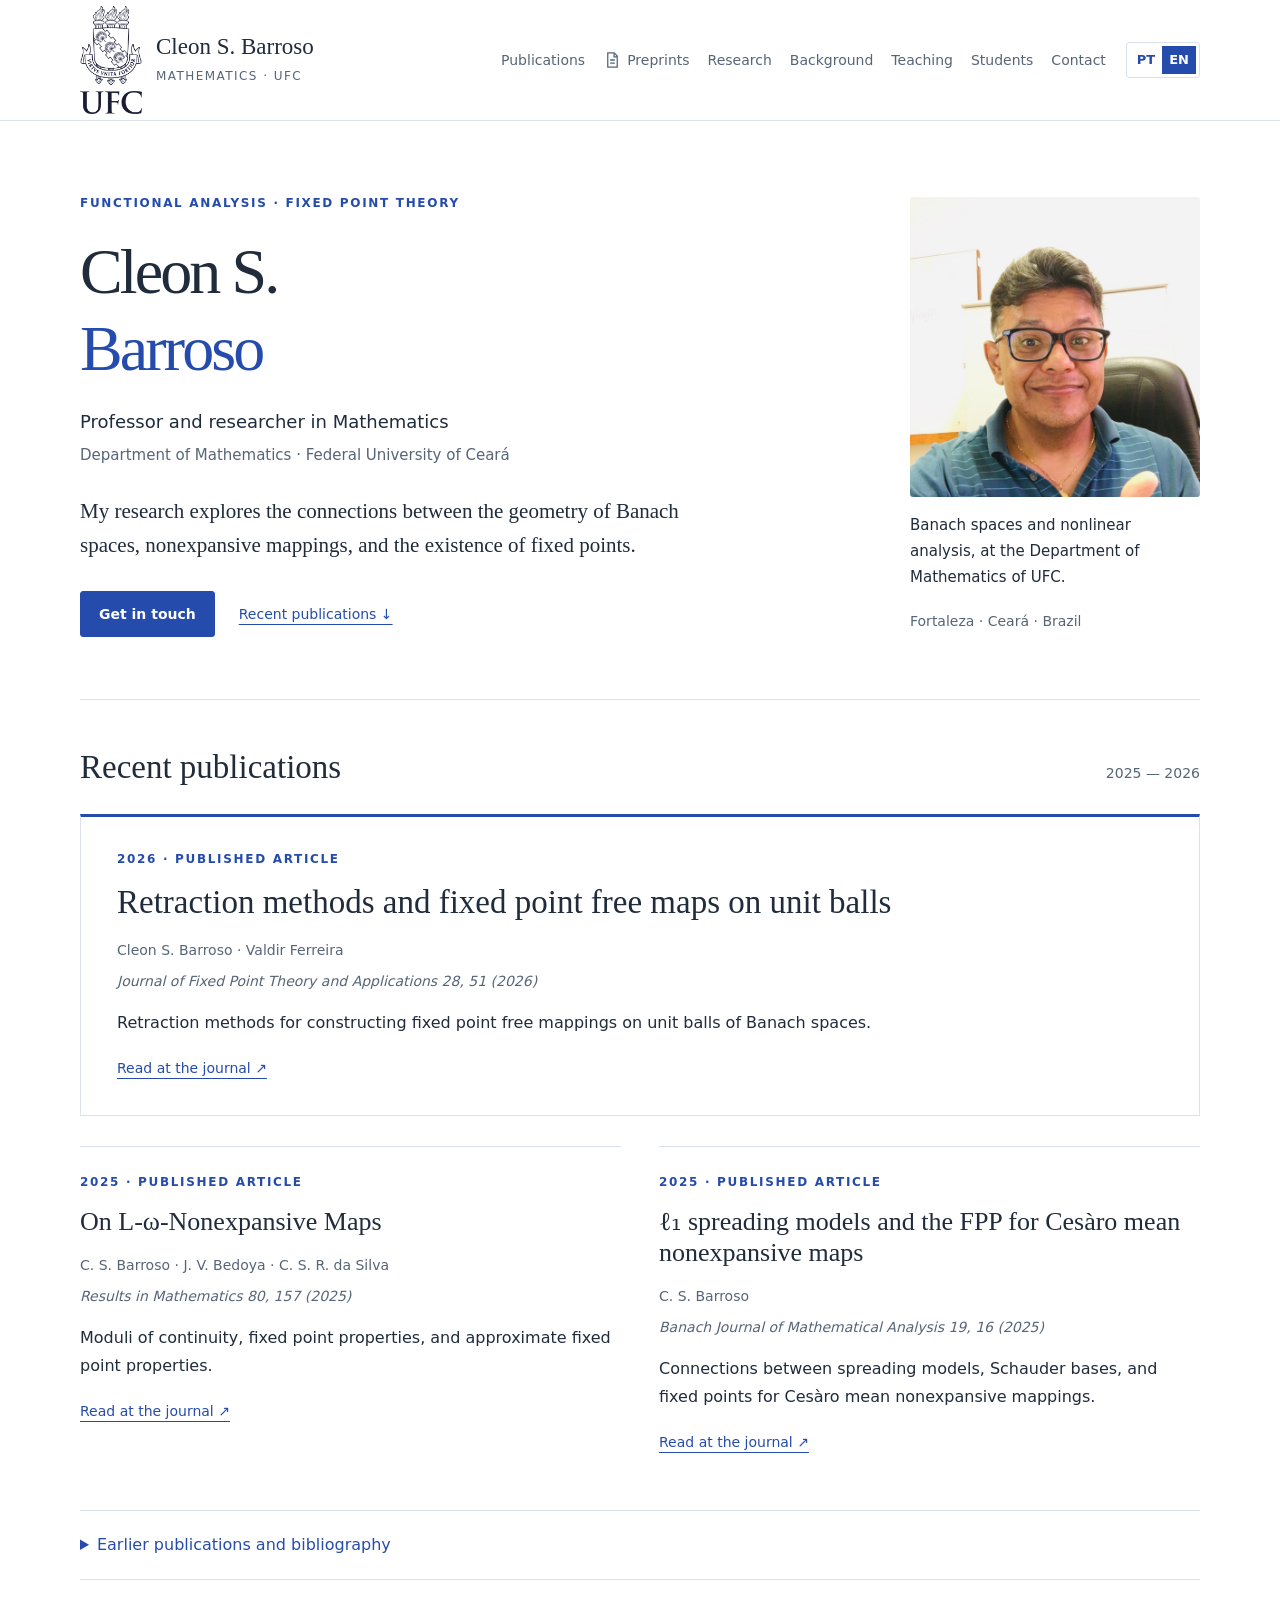
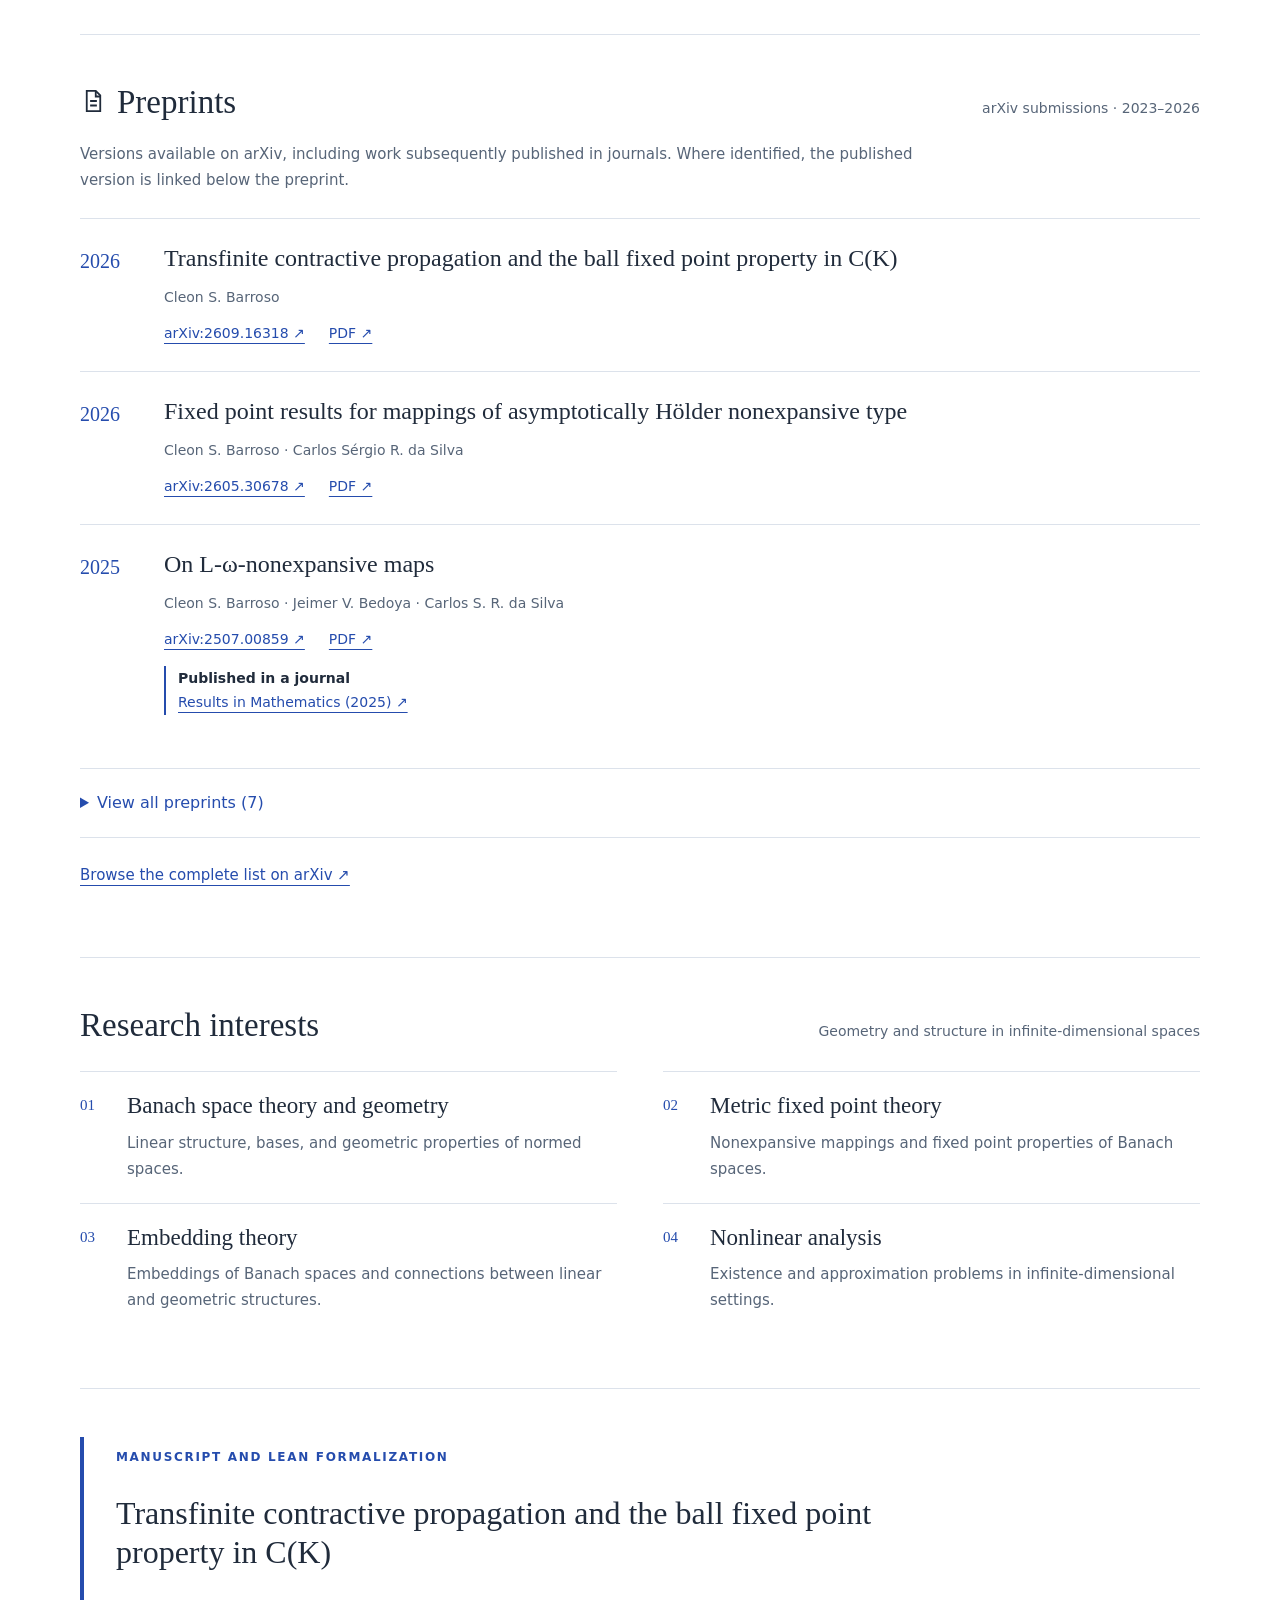
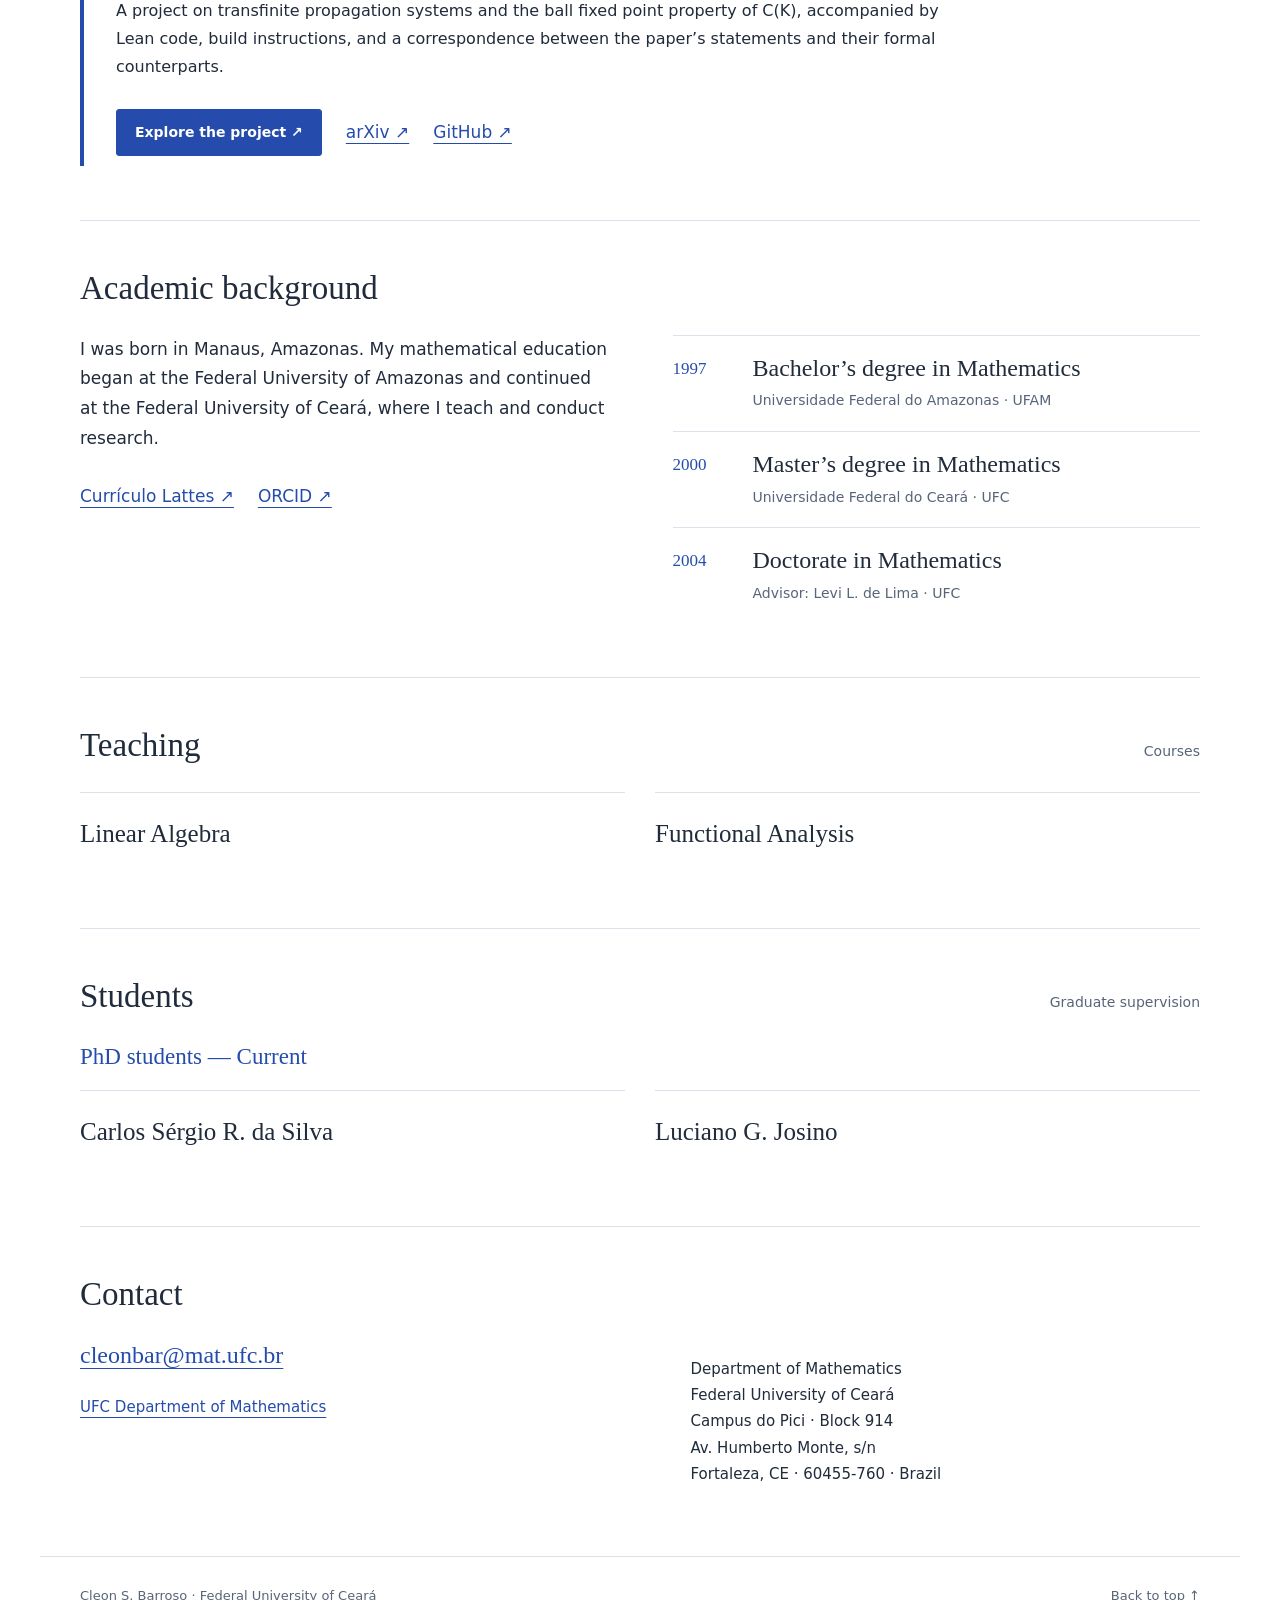
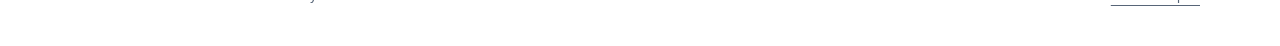
==== commit f2bf33dc: "Add current PhD students and improve bilingual navigation Add the current doctoral students section " ====
--- a/en.html
+++ b/en.html
@@ -2,14 +2,15 @@
 <html lang="en"><head><meta charset="utf-8"><meta name="viewport" content="width=device-width,initial-scale=1">
 <title>Cleon S. Barroso · Federal University of Ceará</title><meta name="description" content="My research explores the connections between the geometry of Banach spaces, nonexpansive mappings, and the existence of fixed points."><meta name="color-scheme" content="light">
 <link rel="icon" type="image/svg+xml" href="data:image/svg+xml,%3Csvg xmlns='http://www.w3.org/2000/svg' viewBox='0 0 64 64'%3E%3Crect width='64' height='64' rx='4' fill='%23254cad'/%3E%3Ctext x='32' y='46' text-anchor='middle' font-family='Georgia,serif' font-size='44' fill='white'%3EC%3C/text%3E%3C/svg%3E">
-<link rel="stylesheet" href="styles.css"></head><body id="top"><a class="skip" href="#main">Skip to content</a>
-<header class="site-header"><div class="wrap header-inner"><a class="brand" href="#top"><img class="ufc-crest" src="ufc-official.png" alt="Federal University of Ceará coat of arms" width="448" height="783"><span><strong>Cleon S. Barroso</strong><small>MATHEMATICS · UFC</small></span></a><div class="nav-group"><nav aria-label="Main navigation"><a href="#publications">Publications</a><a class="preprint-nav" href="#preprints"><svg class="preprint-icon" viewBox="0 0 24 24" fill="none" stroke="currentColor" stroke-width="1.6" aria-hidden="true"><path d="M6 3h8l4 4v14H6z"/><path d="M14 3v5h4M9 12h6M9 16h6"/></svg>Preprints</a><a href="#research">Research</a><a href="#about">Background</a><a href="#teaching">Teaching</a><a href="#contact">Contact</a></nav><div class="languages" aria-label="Language"><a href="index.html" lang="pt" hreflang="pt" >PT</a><a href="en.html" lang="en" hreflang="en" aria-current="page" >EN</a></div></div></div></header>
+<link rel="stylesheet" href="styles.css"><script src="site.js" defer></script></head><body id="top"><a class="skip" href="#main">Skip to content</a>
+<header class="site-header"><div class="wrap header-inner"><a class="brand" href="#top"><img class="ufc-crest" src="ufc-official.png" alt="Federal University of Ceará coat of arms" width="448" height="783"><span><strong>Cleon S. Barroso</strong><small>MATHEMATICS · UFC</small></span></a><div class="nav-group"><nav aria-label="Main navigation"><a href="#publications">Publications</a><a class="preprint-nav" href="#preprints"><svg class="preprint-icon" viewBox="0 0 24 24" fill="none" stroke="currentColor" stroke-width="1.6" aria-hidden="true"><path d="M6 3h8l4 4v14H6z"/><path d="M14 3v5h4M9 12h6M9 16h6"/></svg>Preprints</a><a href="#research">Research</a><a href="#about">Background</a><a href="#teaching">Teaching</a><a href="#students">Students</a><a href="#contact">Contact</a></nav><div class="languages" aria-label="Language"><a href="index.html" lang="pt" hreflang="pt" >PT</a><a href="en.html" lang="en" hreflang="en" aria-current="page" >EN</a></div></div></div></header>
 <main class="wrap" id="main"><section class="hero"><div><p class="eyebrow">Functional analysis · Fixed point theory</p><h1>Cleon S.<br><span class="surname">Barroso</span></h1><p class="role">Professor and researcher in Mathematics</p><p class="affiliation">Department of Mathematics · Federal University of Ceará</p><p class="intro">My research explores the connections between the geometry of Banach spaces, nonexpansive mappings, and the existence of fixed points.</p><div class="actions"><a class="button primary" href="mailto:cleonbar@mat.ufc.br">Get in touch</a><a class="text-link" href="#publications">Recent publications ↓</a></div></div><aside class="profile-aside"><img class="portrait" src="portrait.jpg" width="1280" height="1654" alt="Cleon S. Barroso"><p class="portrait-caption">Banach spaces and nonlinear analysis, at the Department of Mathematics of UFC.</p><p class="location">Fortaleza · Ceará · Brazil</p></aside></section>
 <section class="section" id="publications"><div class="section-top"><h2>Recent publications</h2><p>2025 — 2026</p></div><div class="papers"><article class="paper lead-paper"><p class="eyebrow">2026 · Published article</p><h3 lang="en"><a href="https://doi.org/10.1007/s11784-026-01310-x">Retraction methods and fixed point free maps on unit balls</a></h3><p class="authors">Cleon S. Barroso · Valdir Ferreira</p><p class="journal">Journal of Fixed Point Theory and Applications 28, 51 (2026)</p><p class="paper-description">Retraction methods for constructing fixed point free mappings on unit balls of Banach spaces.</p><a class="text-link" href="https://doi.org/10.1007/s11784-026-01310-x">Read at the journal ↗</a></article><article class="paper "><p class="eyebrow">2025 · Published article</p><h3 lang="en"><a href="https://doi.org/10.1007/s00025-025-02475-6">On L-ω-Nonexpansive Maps</a></h3><p class="authors">C. S. Barroso · J. V. Bedoya · C. S. R. da Silva</p><p class="journal">Results in Mathematics 80, 157 (2025)</p><p class="paper-description">Moduli of continuity, fixed point properties, and approximate fixed point properties.</p><a class="text-link" href="https://doi.org/10.1007/s00025-025-02475-6">Read at the journal ↗</a></article><article class="paper "><p class="eyebrow">2025 · Published article</p><h3 lang="en"><a href="https://doi.org/10.1007/s43037-025-00405-w">ℓ₁ spreading models and the FPP for Cesàro mean nonexpansive maps</a></h3><p class="authors">C. S. Barroso</p><p class="journal">Banach Journal of Mathematical Analysis 19, 16 (2025)</p><p class="paper-description">Connections between spreading models, Schauder bases, and fixed points for Cesàro mean nonexpansive mappings.</p><a class="text-link" href="https://doi.org/10.1007/s43037-025-00405-w">Read at the journal ↗</a></article></div><details class="archive"><summary>Earlier publications and bibliography</summary><div class="archive-body"><p lang="en"><strong>Hölder-contractive mappings, nonlinear extension problem and fixed point free results.</strong><br>Cleon S. Barroso · Journal of Mathematical Analysis and Applications 528, 127521 (2023).</p><p lang="en"><strong>Basis selection and fixed point results for affine mappings.</strong><br>Cleon S. Barroso · Torrey M. Gallagher · Journal of Fixed Point Theory and Applications 24, 67 (2022).</p><p lang="en"><strong>Isometric embedding of Banach spaces under optimal projection constants.</strong><br>Cleon S. Barroso · Bulletin des Sciences Mathématiques 168, 102968 (2021).</p><p lang="en"><strong>Weak compactness and fixed point property for affine bi-Lipschitz maps.</strong><br>Cleon S. Barroso · Valdir Ferreira · Journal of Mathematical Analysis and Applications 494, 124647 (2021).</p><div class="actions"><a href="https://pgmat.ufc.br/en/publications/">UFC publication record ↗</a></div></div></details></section>
-<section class="section" id="preprints"><div class="section-top"><h2><svg class="preprint-icon" viewBox="0 0 24 24" fill="none" stroke="currentColor" stroke-width="1.6" aria-hidden="true"><path d="M6 3h8l4 4v14H6z"/><path d="M14 3v5h4M9 12h6M9 16h6"/></svg>Preprints</h2><p>arXiv submissions · 2023–2026</p></div><div class="preprint-list"><article class="preprint-entry"><span class="preprint-year">2026</span><div><h3 lang="en"><a href="https://arxiv.org/abs/2609.16318">Transfinite contractive propagation and the ball fixed point property in C(K)</a></h3><p class="authors">Cleon S. Barroso</p><div class="preprint-links"><a href="https://arxiv.org/abs/2609.16318">arXiv:2609.16318 ↗</a><a href="https://arxiv.org/pdf/2609.16318" aria-label="PDF: Transfinite contractive propagation and the ball fixed point property in C(K)">PDF ↗</a></div></div></article><article class="preprint-entry"><span class="preprint-year">2026</span><div><h3 lang="en"><a href="https://arxiv.org/abs/2605.30678">Fixed point results for mappings of asymptotically Hölder nonexpansive type</a></h3><p class="authors">Cleon S. Barroso · Carlos Sérgio R. da Silva</p><div class="preprint-links"><a href="https://arxiv.org/abs/2605.30678">arXiv:2605.30678 ↗</a><a href="https://arxiv.org/pdf/2605.30678" aria-label="PDF: Fixed point results for mappings of asymptotically Hölder nonexpansive type">PDF ↗</a></div></div></article><article class="preprint-entry"><span class="preprint-year">2025</span><div><h3 lang="en"><a href="https://arxiv.org/abs/2507.00859">On L-ω-nonexpansive maps</a></h3><p class="authors">Cleon S. Barroso · Jeimer V. Bedoya · Carlos S. R. da Silva</p><div class="preprint-links"><a href="https://arxiv.org/abs/2507.00859">arXiv:2507.00859 ↗</a><a href="https://arxiv.org/pdf/2507.00859" aria-label="PDF: On L-ω-nonexpansive maps">PDF ↗</a></div><p class="preprint-status">Published version: <a href="https://doi.org/10.1007/s00025-025-02475-6">Results in Mathematics (2025)</a></p></div></article><article class="preprint-entry"><span class="preprint-year">2024</span><div><h3 lang="en"><a href="https://arxiv.org/abs/2404.16602">High-Order regularity for fully nonlinear elliptic transmission problems under weak convexity assumption</a></h3><p class="authors">G. C. Ricarte · C. S. Barroso · L. S. Tavares</p><div class="preprint-links"><a href="https://arxiv.org/abs/2404.16602">arXiv:2404.16602 ↗</a><a href="https://arxiv.org/pdf/2404.16602" aria-label="PDF: High-Order regularity for fully nonlinear elliptic transmission problems under weak convexity assumption">PDF ↗</a></div></div></article><article class="preprint-entry"><span class="preprint-year">2024</span><div><h3 lang="en"><a href="https://arxiv.org/abs/2403.18113">ℓ₁ spreading models and the FPP for Cesàro mean nonexpansive maps</a></h3><p class="authors">C. S. Barroso</p><div class="preprint-links"><a href="https://arxiv.org/abs/2403.18113">arXiv:2403.18113 ↗</a><a href="https://arxiv.org/pdf/2403.18113" aria-label="PDF: ℓ₁ spreading models and the FPP for Cesàro mean nonexpansive maps">PDF ↗</a></div><p class="preprint-status">Published version: <a href="https://doi.org/10.1007/s43037-025-00405-w">Banach Journal of Mathematical Analysis (2025)</a></p></div></article><article class="preprint-entry"><span class="preprint-year">2023</span><div><h3 lang="en"><a href="https://arxiv.org/abs/2307.12958">Retraction methods and fixed point free maps with null minimal displacements on unit balls</a></h3><p class="authors">C. S. Barroso · V. Ferreira</p><div class="preprint-links"><a href="https://arxiv.org/abs/2307.12958">arXiv:2307.12958 ↗</a><a href="https://arxiv.org/pdf/2307.12958" aria-label="PDF: Retraction methods and fixed point free maps with null minimal displacements on unit balls">PDF ↗</a></div><p class="preprint-status">Published version: <a href="https://doi.org/10.1007/s11784-026-01310-x">Journal of Fixed Point Theory and Applications (2026)</a></p></div></article><article class="preprint-entry"><span class="preprint-year">2023</span><div><h3 lang="en"><a href="https://arxiv.org/abs/2302.11287">Remarks on the FPP in Banach spaces with unconditional Schauder basis</a></h3><p class="authors">Cleon S. Barroso</p><div class="preprint-links"><a href="https://arxiv.org/abs/2302.11287">arXiv:2302.11287 ↗</a><a href="https://arxiv.org/pdf/2302.11287" aria-label="PDF: Remarks on the FPP in Banach spaces with unconditional Schauder basis">PDF ↗</a></div></div></article></div><p class="preprint-more"><a href="https://arxiv.org/search/?searchtype=author&amp;query=Barroso%2C+C+S&amp;abstracts=show&amp;order=-announced_date_first&amp;size=50">Browse the complete list on arXiv ↗</a></p></section>
+<section class="section" id="preprints"><div class="section-top"><h2><svg class="preprint-icon" viewBox="0 0 24 24" fill="none" stroke="currentColor" stroke-width="1.6" aria-hidden="true"><path d="M6 3h8l4 4v14H6z"/><path d="M14 3v5h4M9 12h6M9 16h6"/></svg>Preprints</h2><p>arXiv submissions · 2023–2026</p></div><p class="section-note">Versions available on arXiv, including work subsequently published in journals. Where identified, the published version is linked below the preprint.</p><div class="preprint-list"><article class="preprint-entry"><span class="preprint-year">2026</span><div><h3 lang="en"><a href="https://arxiv.org/abs/2609.16318">Transfinite contractive propagation and the ball fixed point property in C(K)</a></h3><p class="authors">Cleon S. Barroso</p><div class="preprint-links"><a href="https://arxiv.org/abs/2609.16318">arXiv:2609.16318 ↗</a><a href="https://arxiv.org/pdf/2609.16318" aria-label="PDF: Transfinite contractive propagation and the ball fixed point property in C(K)">PDF ↗</a></div></div></article><article class="preprint-entry"><span class="preprint-year">2026</span><div><h3 lang="en"><a href="https://arxiv.org/abs/2605.30678">Fixed point results for mappings of asymptotically Hölder nonexpansive type</a></h3><p class="authors">Cleon S. Barroso · Carlos Sérgio R. da Silva</p><div class="preprint-links"><a href="https://arxiv.org/abs/2605.30678">arXiv:2605.30678 ↗</a><a href="https://arxiv.org/pdf/2605.30678" aria-label="PDF: Fixed point results for mappings of asymptotically Hölder nonexpansive type">PDF ↗</a></div></div></article><article class="preprint-entry"><span class="preprint-year">2025</span><div><h3 lang="en"><a href="https://arxiv.org/abs/2507.00859">On L-ω-nonexpansive maps</a></h3><p class="authors">Cleon S. Barroso · Jeimer V. Bedoya · Carlos S. R. da Silva</p><div class="preprint-links"><a href="https://arxiv.org/abs/2507.00859">arXiv:2507.00859 ↗</a><a href="https://arxiv.org/pdf/2507.00859" aria-label="PDF: On L-ω-nonexpansive maps">PDF ↗</a></div><p class="preprint-status"><strong>Published in a journal</strong><br><a href="https://doi.org/10.1007/s00025-025-02475-6">Results in Mathematics (2025) ↗</a></p></div></article></div><details class="archive preprint-archive"><summary><span class="when-closed">View all preprints (7)</span><span class="when-open">Show only the three most recent</span></summary><div class="preprint-list"><article class="preprint-entry"><span class="preprint-year">2024</span><div><h3 lang="en"><a href="https://arxiv.org/abs/2404.16602">High-Order regularity for fully nonlinear elliptic transmission problems under weak convexity assumption</a></h3><p class="authors">G. C. Ricarte · C. S. Barroso · L. S. Tavares</p><div class="preprint-links"><a href="https://arxiv.org/abs/2404.16602">arXiv:2404.16602 ↗</a><a href="https://arxiv.org/pdf/2404.16602" aria-label="PDF: High-Order regularity for fully nonlinear elliptic transmission problems under weak convexity assumption">PDF ↗</a></div></div></article><article class="preprint-entry"><span class="preprint-year">2024</span><div><h3 lang="en"><a href="https://arxiv.org/abs/2403.18113">ℓ₁ spreading models and the FPP for Cesàro mean nonexpansive maps</a></h3><p class="authors">C. S. Barroso</p><div class="preprint-links"><a href="https://arxiv.org/abs/2403.18113">arXiv:2403.18113 ↗</a><a href="https://arxiv.org/pdf/2403.18113" aria-label="PDF: ℓ₁ spreading models and the FPP for Cesàro mean nonexpansive maps">PDF ↗</a></div><p class="preprint-status"><strong>Published in a journal</strong><br><a href="https://doi.org/10.1007/s43037-025-00405-w">Banach Journal of Mathematical Analysis (2025) ↗</a></p></div></article><article class="preprint-entry"><span class="preprint-year">2023</span><div><h3 lang="en"><a href="https://arxiv.org/abs/2307.12958">Retraction methods and fixed point free maps with null minimal displacements on unit balls</a></h3><p class="authors">C. S. Barroso · V. Ferreira</p><div class="preprint-links"><a href="https://arxiv.org/abs/2307.12958">arXiv:2307.12958 ↗</a><a href="https://arxiv.org/pdf/2307.12958" aria-label="PDF: Retraction methods and fixed point free maps with null minimal displacements on unit balls">PDF ↗</a></div><p class="preprint-status"><strong>Published in a journal</strong><br><a href="https://doi.org/10.1007/s11784-026-01310-x">Journal of Fixed Point Theory and Applications (2026) ↗</a></p></div></article><article class="preprint-entry"><span class="preprint-year">2023</span><div><h3 lang="en"><a href="https://arxiv.org/abs/2302.11287">Remarks on the FPP in Banach spaces with unconditional Schauder basis</a></h3><p class="authors">Cleon S. Barroso</p><div class="preprint-links"><a href="https://arxiv.org/abs/2302.11287">arXiv:2302.11287 ↗</a><a href="https://arxiv.org/pdf/2302.11287" aria-label="PDF: Remarks on the FPP in Banach spaces with unconditional Schauder basis">PDF ↗</a></div></div></article></div></details><p class="preprint-more"><a href="https://arxiv.org/search/?searchtype=author&amp;query=Barroso%2C+C+S&amp;abstracts=show&amp;order=-announced_date_first&amp;size=50">Browse the complete list on arXiv ↗</a></p></section>
 <section class="section" id="research"><div class="section-top"><h2>Research interests</h2><p>Geometry and structure in infinite-dimensional spaces</p></div><div class="research-grid"><article class="research-item"><span class="number">01</span><div><h3>Banach space theory and geometry</h3><p>Linear structure, bases, and geometric properties of normed spaces.</p></div></article><article class="research-item"><span class="number">02</span><div><h3>Metric fixed point theory</h3><p>Nonexpansive mappings and fixed point properties of Banach spaces.</p></div></article><article class="research-item"><span class="number">03</span><div><h3>Embedding theory</h3><p>Embeddings of Banach spaces and connections between linear and geometric structures.</p></div></article><article class="research-item"><span class="number">04</span><div><h3>Nonlinear analysis</h3><p>Existence and approximation problems in infinite-dimensional settings.</p></div></article></div></section>
 <section class="section" id="projects"><div class="project"><p class="eyebrow">Manuscript and Lean formalization</p><h2 lang="en">Transfinite contractive propagation and the ball fixed point property in C(K)</h2><p>A project on transfinite propagation systems and the ball fixed point property of C(K), accompanied by Lean code, build instructions, and a correspondence between the paper’s statements and their formal counterparts.</p><div class="actions"><a class="button primary" href="https://cleon-sb.github.io/ball-fixed-point-property-ck-spaces/">Explore the project ↗</a><a href="https://arxiv.org/abs/2609.16318">arXiv ↗</a><a href="https://github.com/Cleon-SB/ball-fixed-point-property-ck-spaces">GitHub ↗</a></div></div></section>
 <section class="section" id="about"><div class="section-top"><h2>Academic background</h2></div><div class="about-grid"><div><p class="bio">I was born in Manaus, Amazonas. My mathematical education began at the Federal University of Amazonas and continued at the Federal University of Ceará, where I teach and conduct research.</p><div class="actions"><a href="http://lattes.cnpq.br/7350699249432317">Currículo Lattes ↗</a><a href="https://orcid.org/0000-0003-2401-9200">ORCID ↗</a></div></div><div><div class="degree"><span>1997</span><div><h3>Bachelor’s degree in Mathematics</h3><p>Universidade Federal do Amazonas · UFAM</p></div></div><div class="degree"><span>2000</span><div><h3>Master’s degree in Mathematics</h3><p>Universidade Federal do Ceará · UFC</p></div></div><div class="degree"><span>2004</span><div><h3>Doctorate in Mathematics</h3><p>Advisor: Levi L. de Lima · UFC</p></div></div></div></div></section>
 <section class="section" id="teaching"><div class="section-top"><h2>Teaching</h2><p>Courses</p></div><ul class="course-list"><li>Linear Algebra</li><li>Functional Analysis</li></ul></section>
+<section class="section" id="students"><div class="section-top"><h2>Students</h2><p>Graduate supervision</p></div><div class="student-group"><h3>PhD students — Current</h3><ul class="student-list"><li>Carlos Sérgio R. da Silva</li><li>Luciano G. Josino</li></ul></div></section>
 <section class="section" id="contact"><div class="section-top"><h2>Contact</h2></div><div class="contact-grid"><div><h3><a href="mailto:cleonbar@mat.ufc.br">cleonbar@mat.ufc.br</a></h3><p><a href="https://matematica.ufc.br/">UFC Department of Mathematics</a></p></div><p>Department of Mathematics<br>Federal University of Ceará<br>Campus do Pici · Block 914<br>Av. Humberto Monte, s/n<br>Fortaleza, CE · 60455-760 · Brazil</p></div></section></main>
 <footer class="wrap footer"><p>Cleon S. Barroso · Federal University of Ceará</p><a href="#top">Back to top ↑</a></footer></body></html>
--- a/styles.css
+++ b/styles.css
@@ -8,4 +8,8 @@
 @media(prefers-reduced-motion:reduce){html{scroll-behavior:auto}}@media print{.site-header,.languages,.actions{display:none}.wrap{max-width:none;padding:0}.section{break-inside:avoid}.hero{padding-block:0 24px}a{color:inherit}}
 
 .preprint-icon{width:19px;height:22px;flex-shrink:0;vertical-align:-3px}.preprint-nav{display:inline-flex;align-items:center;gap:5px}.section-top h2 .preprint-icon{width:27px;height:30px;margin-right:10px}.preprint-entry{display:grid;grid-template-columns:64px minmax(0,1fr);gap:20px;padding:25px 0;border-top:1px solid var(--line)}.preprint-year{color:var(--blue);font-family:var(--serif);font-size:20px}.preprint-entry h3{font-size:24px;margin:0 0 12px}.preprint-entry h3 a{color:var(--ink);text-decoration:none}.preprint-entry h3 a:hover{color:var(--blue);text-decoration:underline}.preprint-links{display:flex;gap:24px;font-size:14px;margin-top:12px}.preprint-status{font-size:14px;color:var(--muted);margin-bottom:0}.preprint-more{font-size:15px;margin-top:24px}.course-list{list-style:none;display:grid;grid-template-columns:1fr 1fr;gap:30px;padding:0;margin:0}.course-list li{border-top:1px solid var(--line);padding:23px 0;font:25px/1.4 var(--serif)}
-@media(max-width:700px){.preprint-entry{grid-template-columns:1fr;gap:10px}.preprint-entry h3{font-size:23px}.course-list{grid-template-columns:1fr;gap:0}}
+@media(max-width:700px){.preprint-entry{grid-template-columns:1fr;gap:10px}.preprint-entry h3{font-size:23px}.course-list{grid-template-columns:1fr;gap:0}}
+.student-group h3{color:var(--blue);font-size:23px;margin:0 0 20px}.student-list{list-style:none;display:grid;grid-template-columns:1fr 1fr;gap:30px;padding:0;margin:0}.student-list li{border-top:1px solid var(--line);padding:23px 0;font:25px/1.4 var(--serif)}
+@media(max-width:1150px){.header-inner{flex-wrap:wrap}.nav-group{width:100%;justify-content:space-between}}
+@media(max-width:700px){.student-list{grid-template-columns:1fr;gap:0}}
+.section-note{font-size:15px;color:var(--muted);max-width:850px;margin:-8px 0 25px}.preprint-status{border-left:2px solid var(--blue);padding-left:12px}.preprint-status strong{font-weight:600;color:var(--ink)}.preprint-archive:not([open]) .when-open,.preprint-archive[open] .when-closed{display:none}
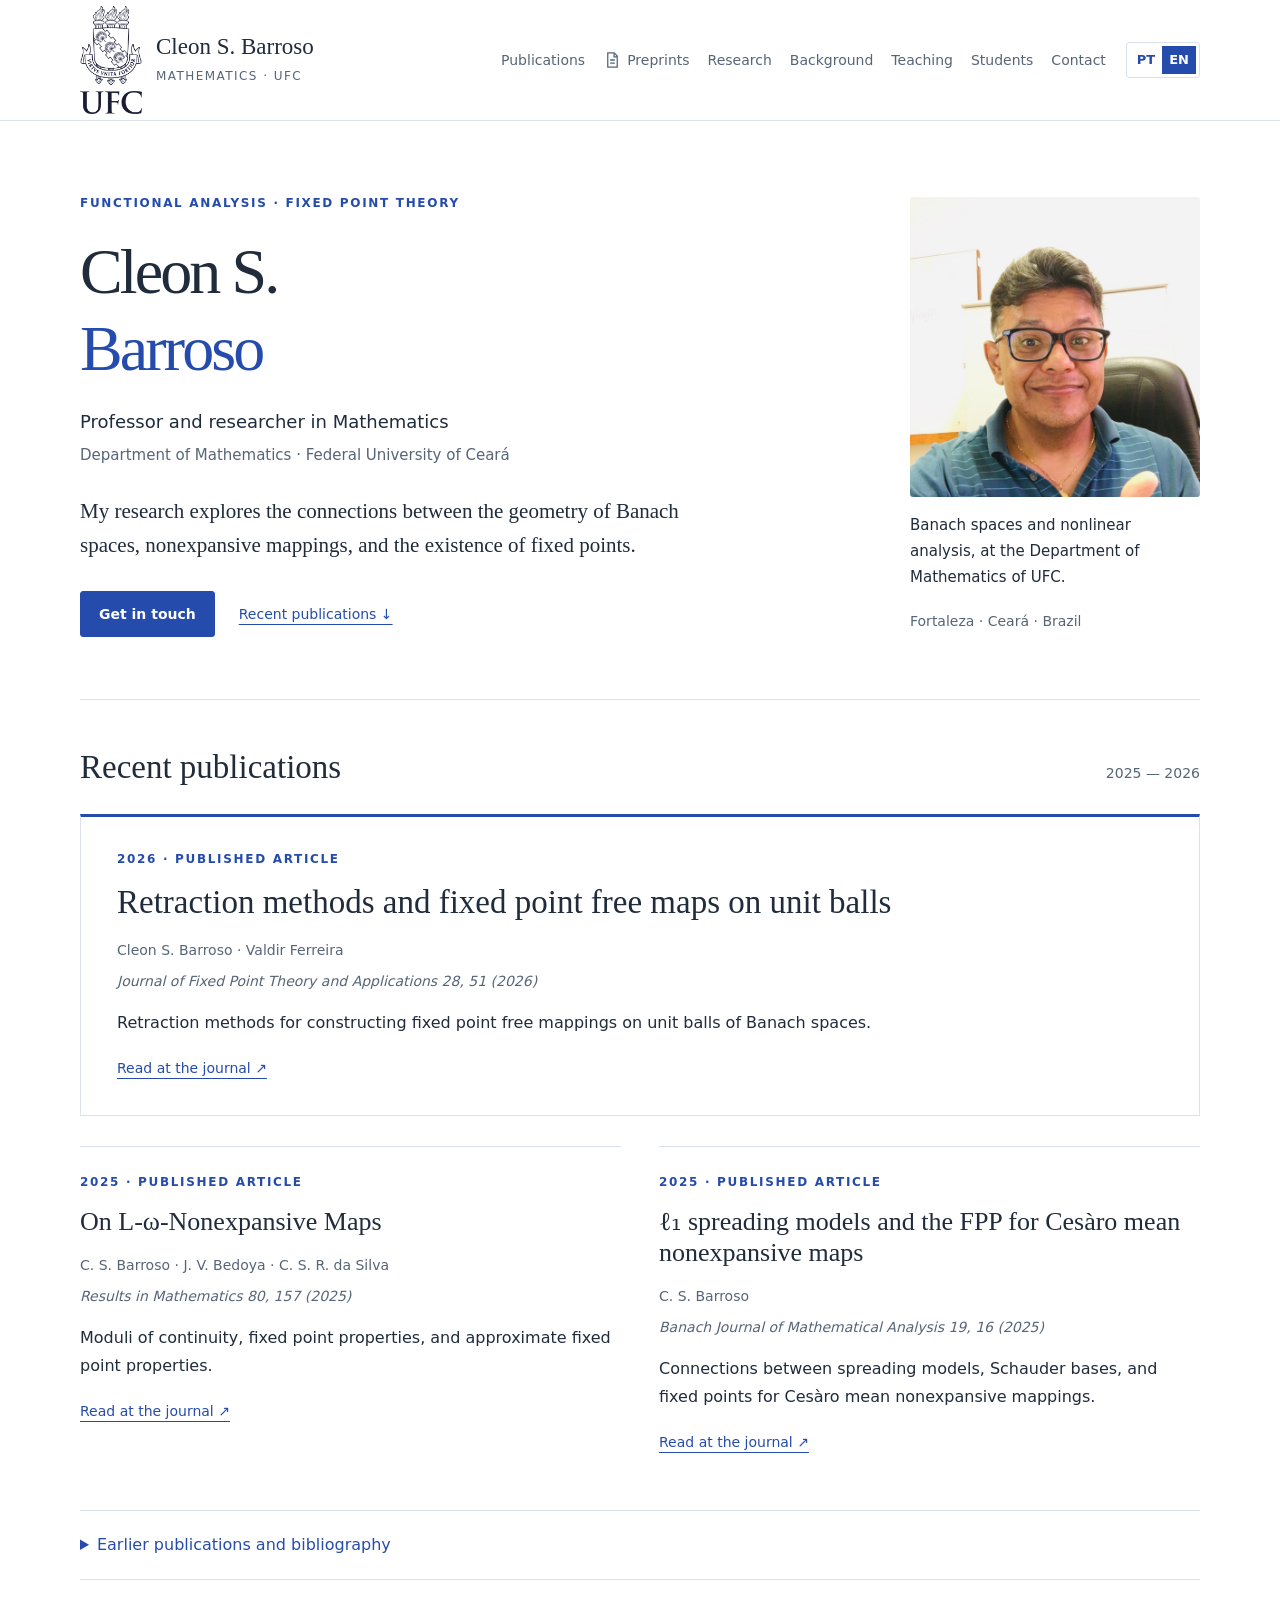
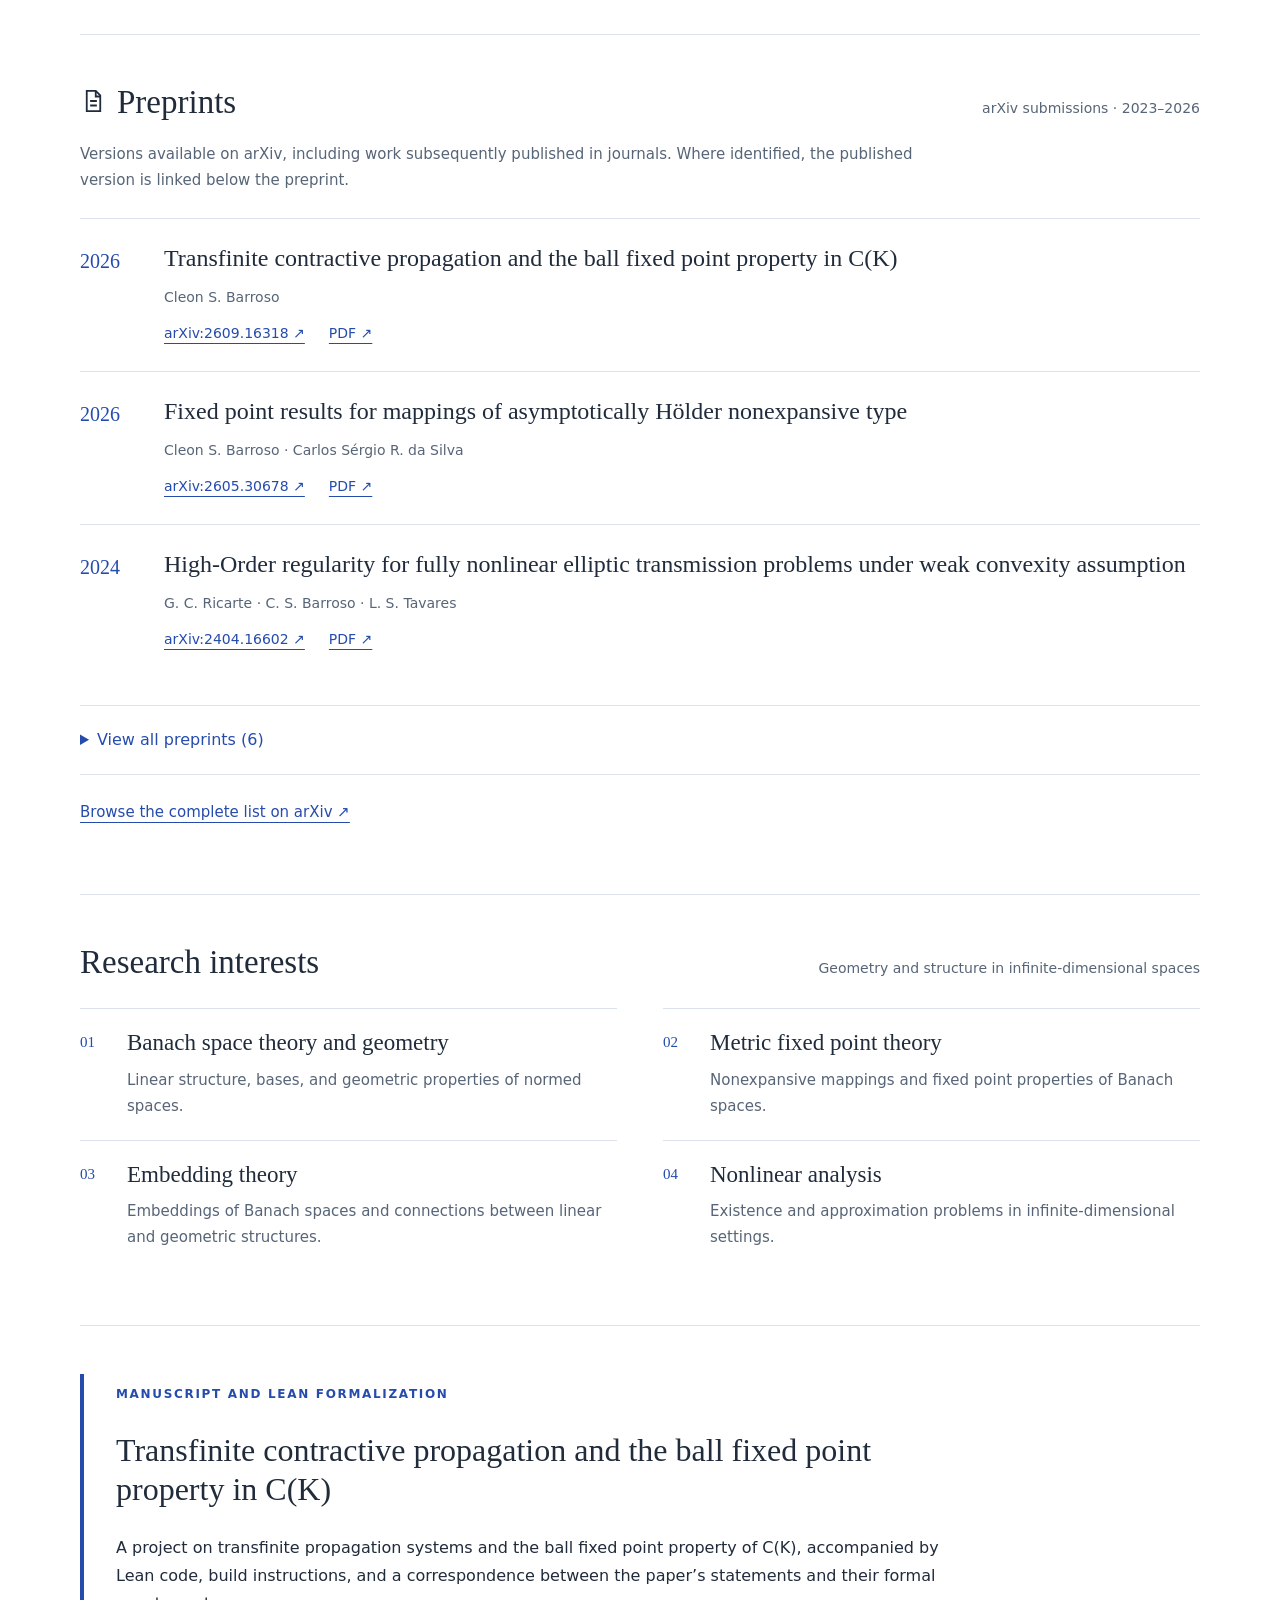
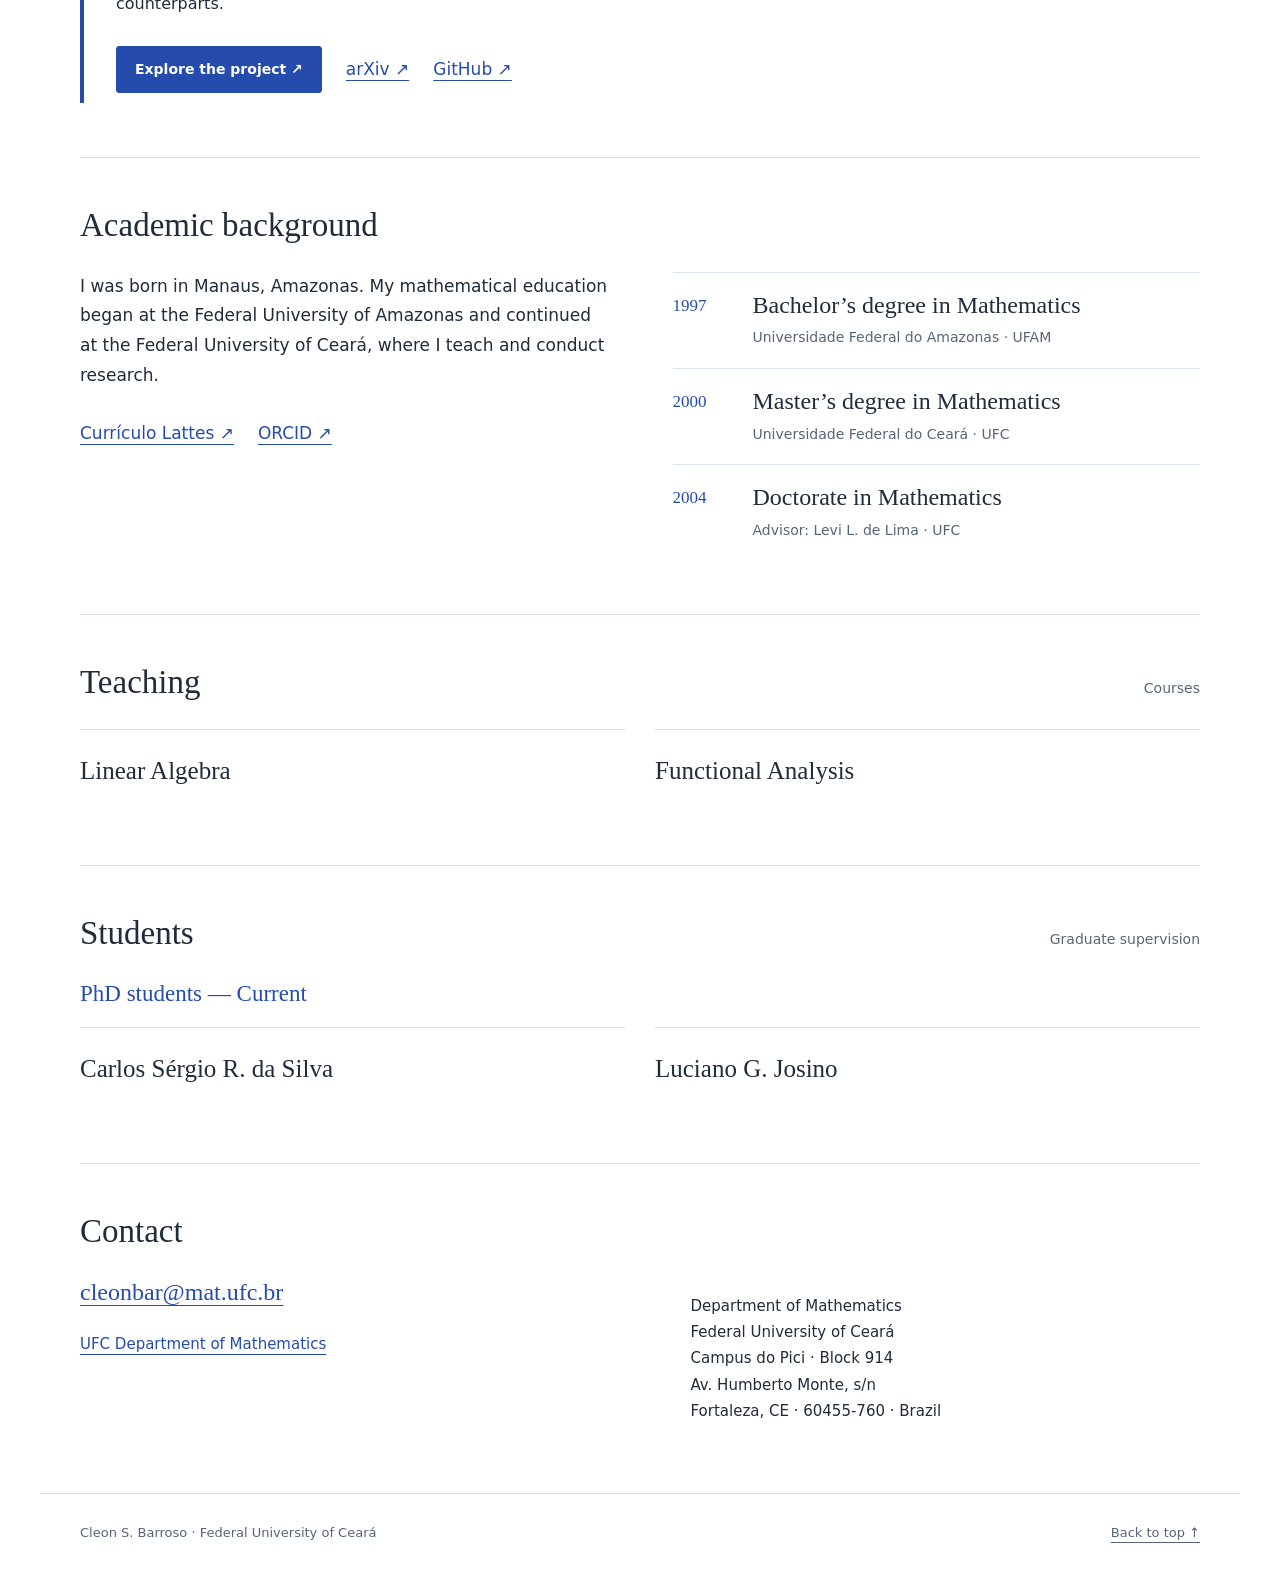
==== commit e0cba81a: "Remove published 2025 article from Preprints Remove arXiv:2507.00859 from the Portuguese and English" ====
--- a/en.html
+++ b/en.html
@@ -6,7 +6,7 @@
 <header class="site-header"><div class="wrap header-inner"><a class="brand" href="#top"><img class="ufc-crest" src="ufc-official.png" alt="Federal University of Ceará coat of arms" width="448" height="783"><span><strong>Cleon S. Barroso</strong><small>MATHEMATICS · UFC</small></span></a><div class="nav-group"><nav aria-label="Main navigation"><a href="#publications">Publications</a><a class="preprint-nav" href="#preprints"><svg class="preprint-icon" viewBox="0 0 24 24" fill="none" stroke="currentColor" stroke-width="1.6" aria-hidden="true"><path d="M6 3h8l4 4v14H6z"/><path d="M14 3v5h4M9 12h6M9 16h6"/></svg>Preprints</a><a href="#research">Research</a><a href="#about">Background</a><a href="#teaching">Teaching</a><a href="#students">Students</a><a href="#contact">Contact</a></nav><div class="languages" aria-label="Language"><a href="index.html" lang="pt" hreflang="pt" >PT</a><a href="en.html" lang="en" hreflang="en" aria-current="page" >EN</a></div></div></div></header>
 <main class="wrap" id="main"><section class="hero"><div><p class="eyebrow">Functional analysis · Fixed point theory</p><h1>Cleon S.<br><span class="surname">Barroso</span></h1><p class="role">Professor and researcher in Mathematics</p><p class="affiliation">Department of Mathematics · Federal University of Ceará</p><p class="intro">My research explores the connections between the geometry of Banach spaces, nonexpansive mappings, and the existence of fixed points.</p><div class="actions"><a class="button primary" href="mailto:cleonbar@mat.ufc.br">Get in touch</a><a class="text-link" href="#publications">Recent publications ↓</a></div></div><aside class="profile-aside"><img class="portrait" src="portrait.jpg" width="1280" height="1654" alt="Cleon S. Barroso"><p class="portrait-caption">Banach spaces and nonlinear analysis, at the Department of Mathematics of UFC.</p><p class="location">Fortaleza · Ceará · Brazil</p></aside></section>
 <section class="section" id="publications"><div class="section-top"><h2>Recent publications</h2><p>2025 — 2026</p></div><div class="papers"><article class="paper lead-paper"><p class="eyebrow">2026 · Published article</p><h3 lang="en"><a href="https://doi.org/10.1007/s11784-026-01310-x">Retraction methods and fixed point free maps on unit balls</a></h3><p class="authors">Cleon S. Barroso · Valdir Ferreira</p><p class="journal">Journal of Fixed Point Theory and Applications 28, 51 (2026)</p><p class="paper-description">Retraction methods for constructing fixed point free mappings on unit balls of Banach spaces.</p><a class="text-link" href="https://doi.org/10.1007/s11784-026-01310-x">Read at the journal ↗</a></article><article class="paper "><p class="eyebrow">2025 · Published article</p><h3 lang="en"><a href="https://doi.org/10.1007/s00025-025-02475-6">On L-ω-Nonexpansive Maps</a></h3><p class="authors">C. S. Barroso · J. V. Bedoya · C. S. R. da Silva</p><p class="journal">Results in Mathematics 80, 157 (2025)</p><p class="paper-description">Moduli of continuity, fixed point properties, and approximate fixed point properties.</p><a class="text-link" href="https://doi.org/10.1007/s00025-025-02475-6">Read at the journal ↗</a></article><article class="paper "><p class="eyebrow">2025 · Published article</p><h3 lang="en"><a href="https://doi.org/10.1007/s43037-025-00405-w">ℓ₁ spreading models and the FPP for Cesàro mean nonexpansive maps</a></h3><p class="authors">C. S. Barroso</p><p class="journal">Banach Journal of Mathematical Analysis 19, 16 (2025)</p><p class="paper-description">Connections between spreading models, Schauder bases, and fixed points for Cesàro mean nonexpansive mappings.</p><a class="text-link" href="https://doi.org/10.1007/s43037-025-00405-w">Read at the journal ↗</a></article></div><details class="archive"><summary>Earlier publications and bibliography</summary><div class="archive-body"><p lang="en"><strong>Hölder-contractive mappings, nonlinear extension problem and fixed point free results.</strong><br>Cleon S. Barroso · Journal of Mathematical Analysis and Applications 528, 127521 (2023).</p><p lang="en"><strong>Basis selection and fixed point results for affine mappings.</strong><br>Cleon S. Barroso · Torrey M. Gallagher · Journal of Fixed Point Theory and Applications 24, 67 (2022).</p><p lang="en"><strong>Isometric embedding of Banach spaces under optimal projection constants.</strong><br>Cleon S. Barroso · Bulletin des Sciences Mathématiques 168, 102968 (2021).</p><p lang="en"><strong>Weak compactness and fixed point property for affine bi-Lipschitz maps.</strong><br>Cleon S. Barroso · Valdir Ferreira · Journal of Mathematical Analysis and Applications 494, 124647 (2021).</p><div class="actions"><a href="https://pgmat.ufc.br/en/publications/">UFC publication record ↗</a></div></div></details></section>
-<section class="section" id="preprints"><div class="section-top"><h2><svg class="preprint-icon" viewBox="0 0 24 24" fill="none" stroke="currentColor" stroke-width="1.6" aria-hidden="true"><path d="M6 3h8l4 4v14H6z"/><path d="M14 3v5h4M9 12h6M9 16h6"/></svg>Preprints</h2><p>arXiv submissions · 2023–2026</p></div><p class="section-note">Versions available on arXiv, including work subsequently published in journals. Where identified, the published version is linked below the preprint.</p><div class="preprint-list"><article class="preprint-entry"><span class="preprint-year">2026</span><div><h3 lang="en"><a href="https://arxiv.org/abs/2609.16318">Transfinite contractive propagation and the ball fixed point property in C(K)</a></h3><p class="authors">Cleon S. Barroso</p><div class="preprint-links"><a href="https://arxiv.org/abs/2609.16318">arXiv:2609.16318 ↗</a><a href="https://arxiv.org/pdf/2609.16318" aria-label="PDF: Transfinite contractive propagation and the ball fixed point property in C(K)">PDF ↗</a></div></div></article><article class="preprint-entry"><span class="preprint-year">2026</span><div><h3 lang="en"><a href="https://arxiv.org/abs/2605.30678">Fixed point results for mappings of asymptotically Hölder nonexpansive type</a></h3><p class="authors">Cleon S. Barroso · Carlos Sérgio R. da Silva</p><div class="preprint-links"><a href="https://arxiv.org/abs/2605.30678">arXiv:2605.30678 ↗</a><a href="https://arxiv.org/pdf/2605.30678" aria-label="PDF: Fixed point results for mappings of asymptotically Hölder nonexpansive type">PDF ↗</a></div></div></article><article class="preprint-entry"><span class="preprint-year">2025</span><div><h3 lang="en"><a href="https://arxiv.org/abs/2507.00859">On L-ω-nonexpansive maps</a></h3><p class="authors">Cleon S. Barroso · Jeimer V. Bedoya · Carlos S. R. da Silva</p><div class="preprint-links"><a href="https://arxiv.org/abs/2507.00859">arXiv:2507.00859 ↗</a><a href="https://arxiv.org/pdf/2507.00859" aria-label="PDF: On L-ω-nonexpansive maps">PDF ↗</a></div><p class="preprint-status"><strong>Published in a journal</strong><br><a href="https://doi.org/10.1007/s00025-025-02475-6">Results in Mathematics (2025) ↗</a></p></div></article></div><details class="archive preprint-archive"><summary><span class="when-closed">View all preprints (7)</span><span class="when-open">Show only the three most recent</span></summary><div class="preprint-list"><article class="preprint-entry"><span class="preprint-year">2024</span><div><h3 lang="en"><a href="https://arxiv.org/abs/2404.16602">High-Order regularity for fully nonlinear elliptic transmission problems under weak convexity assumption</a></h3><p class="authors">G. C. Ricarte · C. S. Barroso · L. S. Tavares</p><div class="preprint-links"><a href="https://arxiv.org/abs/2404.16602">arXiv:2404.16602 ↗</a><a href="https://arxiv.org/pdf/2404.16602" aria-label="PDF: High-Order regularity for fully nonlinear elliptic transmission problems under weak convexity assumption">PDF ↗</a></div></div></article><article class="preprint-entry"><span class="preprint-year">2024</span><div><h3 lang="en"><a href="https://arxiv.org/abs/2403.18113">ℓ₁ spreading models and the FPP for Cesàro mean nonexpansive maps</a></h3><p class="authors">C. S. Barroso</p><div class="preprint-links"><a href="https://arxiv.org/abs/2403.18113">arXiv:2403.18113 ↗</a><a href="https://arxiv.org/pdf/2403.18113" aria-label="PDF: ℓ₁ spreading models and the FPP for Cesàro mean nonexpansive maps">PDF ↗</a></div><p class="preprint-status"><strong>Published in a journal</strong><br><a href="https://doi.org/10.1007/s43037-025-00405-w">Banach Journal of Mathematical Analysis (2025) ↗</a></p></div></article><article class="preprint-entry"><span class="preprint-year">2023</span><div><h3 lang="en"><a href="https://arxiv.org/abs/2307.12958">Retraction methods and fixed point free maps with null minimal displacements on unit balls</a></h3><p class="authors">C. S. Barroso · V. Ferreira</p><div class="preprint-links"><a href="https://arxiv.org/abs/2307.12958">arXiv:2307.12958 ↗</a><a href="https://arxiv.org/pdf/2307.12958" aria-label="PDF: Retraction methods and fixed point free maps with null minimal displacements on unit balls">PDF ↗</a></div><p class="preprint-status"><strong>Published in a journal</strong><br><a href="https://doi.org/10.1007/s11784-026-01310-x">Journal of Fixed Point Theory and Applications (2026) ↗</a></p></div></article><article class="preprint-entry"><span class="preprint-year">2023</span><div><h3 lang="en"><a href="https://arxiv.org/abs/2302.11287">Remarks on the FPP in Banach spaces with unconditional Schauder basis</a></h3><p class="authors">Cleon S. Barroso</p><div class="preprint-links"><a href="https://arxiv.org/abs/2302.11287">arXiv:2302.11287 ↗</a><a href="https://arxiv.org/pdf/2302.11287" aria-label="PDF: Remarks on the FPP in Banach spaces with unconditional Schauder basis">PDF ↗</a></div></div></article></div></details><p class="preprint-more"><a href="https://arxiv.org/search/?searchtype=author&amp;query=Barroso%2C+C+S&amp;abstracts=show&amp;order=-announced_date_first&amp;size=50">Browse the complete list on arXiv ↗</a></p></section>
+<section class="section" id="preprints"><div class="section-top"><h2><svg class="preprint-icon" viewBox="0 0 24 24" fill="none" stroke="currentColor" stroke-width="1.6" aria-hidden="true"><path d="M6 3h8l4 4v14H6z"/><path d="M14 3v5h4M9 12h6M9 16h6"/></svg>Preprints</h2><p>arXiv submissions · 2023–2026</p></div><p class="section-note">Versions available on arXiv, including work subsequently published in journals. Where identified, the published version is linked below the preprint.</p><div class="preprint-list"><article class="preprint-entry"><span class="preprint-year">2026</span><div><h3 lang="en"><a href="https://arxiv.org/abs/2609.16318">Transfinite contractive propagation and the ball fixed point property in C(K)</a></h3><p class="authors">Cleon S. Barroso</p><div class="preprint-links"><a href="https://arxiv.org/abs/2609.16318">arXiv:2609.16318 ↗</a><a href="https://arxiv.org/pdf/2609.16318" aria-label="PDF: Transfinite contractive propagation and the ball fixed point property in C(K)">PDF ↗</a></div></div></article><article class="preprint-entry"><span class="preprint-year">2026</span><div><h3 lang="en"><a href="https://arxiv.org/abs/2605.30678">Fixed point results for mappings of asymptotically Hölder nonexpansive type</a></h3><p class="authors">Cleon S. Barroso · Carlos Sérgio R. da Silva</p><div class="preprint-links"><a href="https://arxiv.org/abs/2605.30678">arXiv:2605.30678 ↗</a><a href="https://arxiv.org/pdf/2605.30678" aria-label="PDF: Fixed point results for mappings of asymptotically Hölder nonexpansive type">PDF ↗</a></div></div></article><article class="preprint-entry"><span class="preprint-year">2024</span><div><h3 lang="en"><a href="https://arxiv.org/abs/2404.16602">High-Order regularity for fully nonlinear elliptic transmission problems under weak convexity assumption</a></h3><p class="authors">G. C. Ricarte · C. S. Barroso · L. S. Tavares</p><div class="preprint-links"><a href="https://arxiv.org/abs/2404.16602">arXiv:2404.16602 ↗</a><a href="https://arxiv.org/pdf/2404.16602" aria-label="PDF: High-Order regularity for fully nonlinear elliptic transmission problems under weak convexity assumption">PDF ↗</a></div></div></article></div><details class="archive preprint-archive"><summary><span class="when-closed">View all preprints (6)</span><span class="when-open">Show only the three most recent</span></summary><div class="preprint-list"><article class="preprint-entry"><span class="preprint-year">2024</span><div><h3 lang="en"><a href="https://arxiv.org/abs/2403.18113">ℓ₁ spreading models and the FPP for Cesàro mean nonexpansive maps</a></h3><p class="authors">C. S. Barroso</p><div class="preprint-links"><a href="https://arxiv.org/abs/2403.18113">arXiv:2403.18113 ↗</a><a href="https://arxiv.org/pdf/2403.18113" aria-label="PDF: ℓ₁ spreading models and the FPP for Cesàro mean nonexpansive maps">PDF ↗</a></div><p class="preprint-status"><strong>Published in a journal</strong><br><a href="https://doi.org/10.1007/s43037-025-00405-w">Banach Journal of Mathematical Analysis (2025) ↗</a></p></div></article><article class="preprint-entry"><span class="preprint-year">2023</span><div><h3 lang="en"><a href="https://arxiv.org/abs/2307.12958">Retraction methods and fixed point free maps with null minimal displacements on unit balls</a></h3><p class="authors">C. S. Barroso · V. Ferreira</p><div class="preprint-links"><a href="https://arxiv.org/abs/2307.12958">arXiv:2307.12958 ↗</a><a href="https://arxiv.org/pdf/2307.12958" aria-label="PDF: Retraction methods and fixed point free maps with null minimal displacements on unit balls">PDF ↗</a></div><p class="preprint-status"><strong>Published in a journal</strong><br><a href="https://doi.org/10.1007/s11784-026-01310-x">Journal of Fixed Point Theory and Applications (2026) ↗</a></p></div></article><article class="preprint-entry"><span class="preprint-year">2023</span><div><h3 lang="en"><a href="https://arxiv.org/abs/2302.11287">Remarks on the FPP in Banach spaces with unconditional Schauder basis</a></h3><p class="authors">Cleon S. Barroso</p><div class="preprint-links"><a href="https://arxiv.org/abs/2302.11287">arXiv:2302.11287 ↗</a><a href="https://arxiv.org/pdf/2302.11287" aria-label="PDF: Remarks on the FPP in Banach spaces with unconditional Schauder basis">PDF ↗</a></div></div></article></div></details><p class="preprint-more"><a href="https://arxiv.org/search/?searchtype=author&amp;query=Barroso%2C+C+S&amp;abstracts=show&amp;order=-announced_date_first&amp;size=50">Browse the complete list on arXiv ↗</a></p></section>
 <section class="section" id="research"><div class="section-top"><h2>Research interests</h2><p>Geometry and structure in infinite-dimensional spaces</p></div><div class="research-grid"><article class="research-item"><span class="number">01</span><div><h3>Banach space theory and geometry</h3><p>Linear structure, bases, and geometric properties of normed spaces.</p></div></article><article class="research-item"><span class="number">02</span><div><h3>Metric fixed point theory</h3><p>Nonexpansive mappings and fixed point properties of Banach spaces.</p></div></article><article class="research-item"><span class="number">03</span><div><h3>Embedding theory</h3><p>Embeddings of Banach spaces and connections between linear and geometric structures.</p></div></article><article class="research-item"><span class="number">04</span><div><h3>Nonlinear analysis</h3><p>Existence and approximation problems in infinite-dimensional settings.</p></div></article></div></section>
 <section class="section" id="projects"><div class="project"><p class="eyebrow">Manuscript and Lean formalization</p><h2 lang="en">Transfinite contractive propagation and the ball fixed point property in C(K)</h2><p>A project on transfinite propagation systems and the ball fixed point property of C(K), accompanied by Lean code, build instructions, and a correspondence between the paper’s statements and their formal counterparts.</p><div class="actions"><a class="button primary" href="https://cleon-sb.github.io/ball-fixed-point-property-ck-spaces/">Explore the project ↗</a><a href="https://arxiv.org/abs/2609.16318">arXiv ↗</a><a href="https://github.com/Cleon-SB/ball-fixed-point-property-ck-spaces">GitHub ↗</a></div></div></section>
 <section class="section" id="about"><div class="section-top"><h2>Academic background</h2></div><div class="about-grid"><div><p class="bio">I was born in Manaus, Amazonas. My mathematical education began at the Federal University of Amazonas and continued at the Federal University of Ceará, where I teach and conduct research.</p><div class="actions"><a href="http://lattes.cnpq.br/7350699249432317">Currículo Lattes ↗</a><a href="https://orcid.org/0000-0003-2401-9200">ORCID ↗</a></div></div><div><div class="degree"><span>1997</span><div><h3>Bachelor’s degree in Mathematics</h3><p>Universidade Federal do Amazonas · UFAM</p></div></div><div class="degree"><span>2000</span><div><h3>Master’s degree in Mathematics</h3><p>Universidade Federal do Ceará · UFC</p></div></div><div class="degree"><span>2004</span><div><h3>Doctorate in Mathematics</h3><p>Advisor: Levi L. de Lima · UFC</p></div></div></div></div></section>
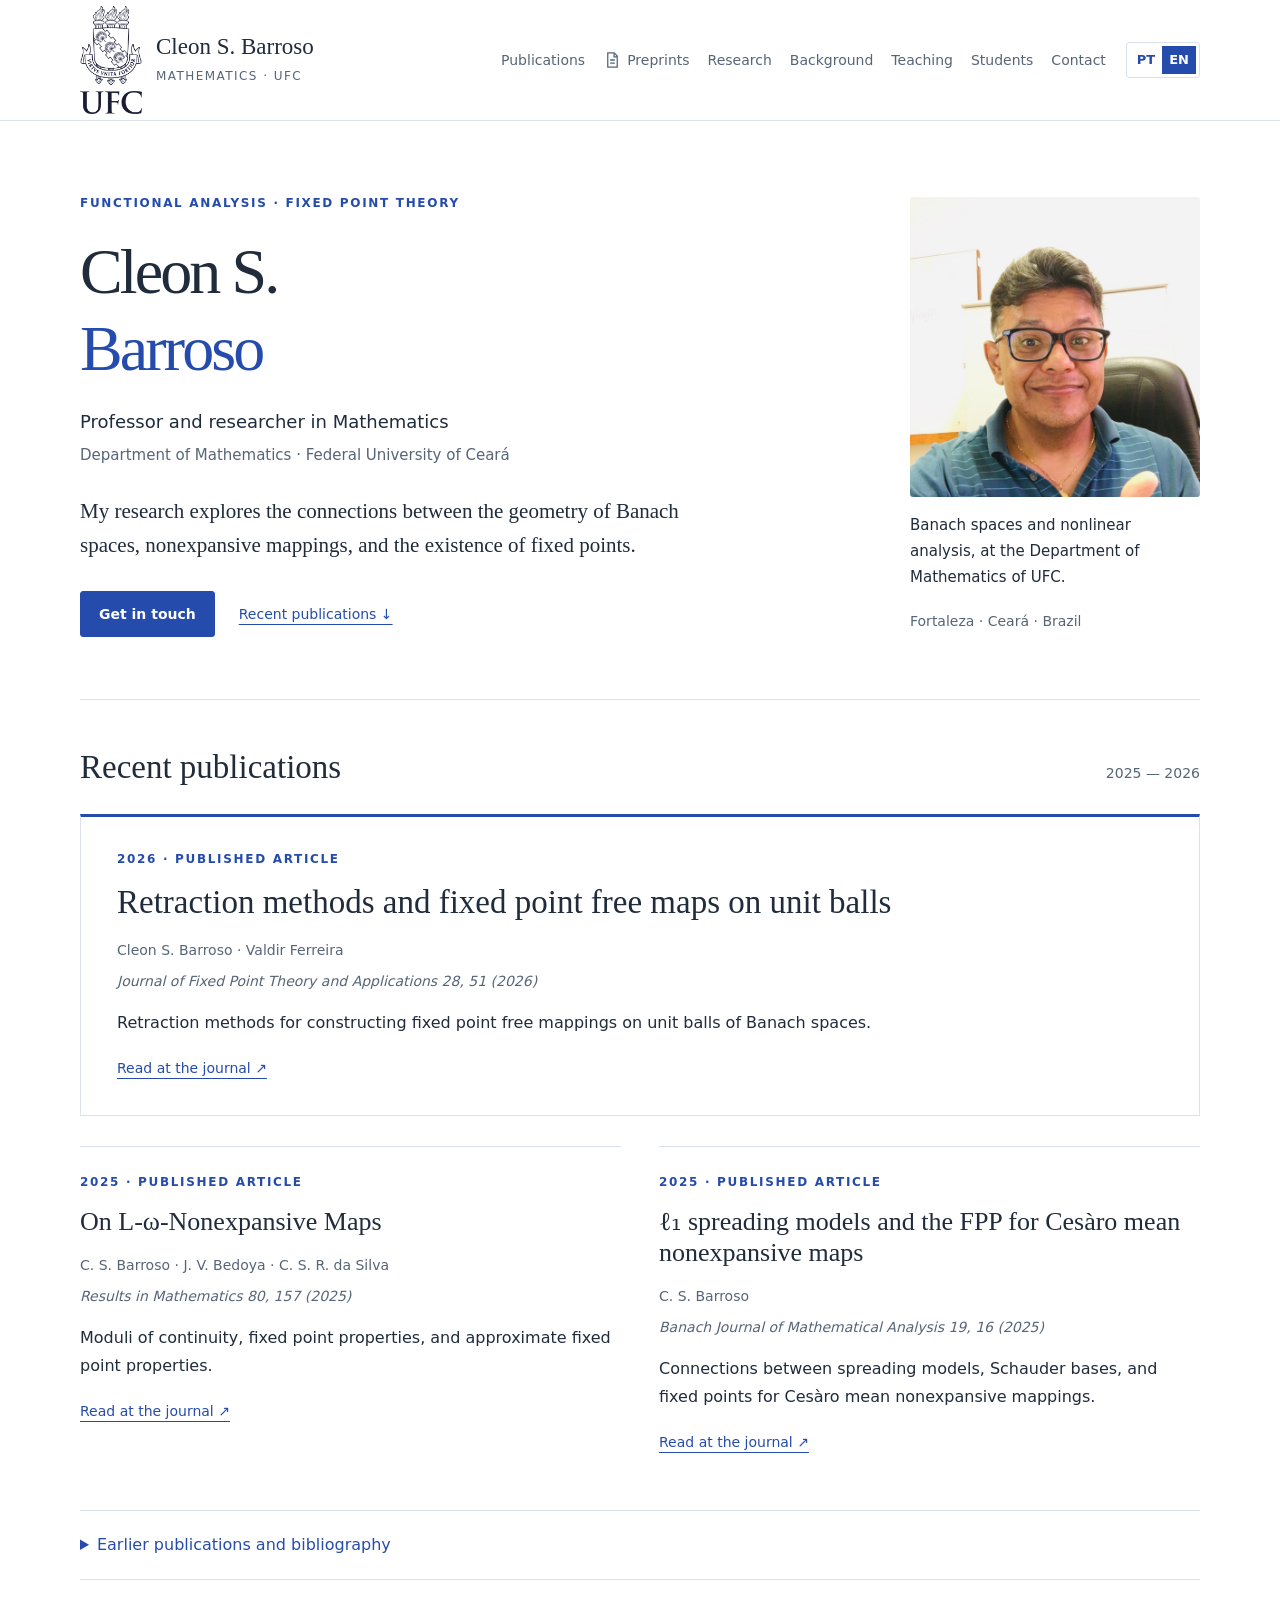
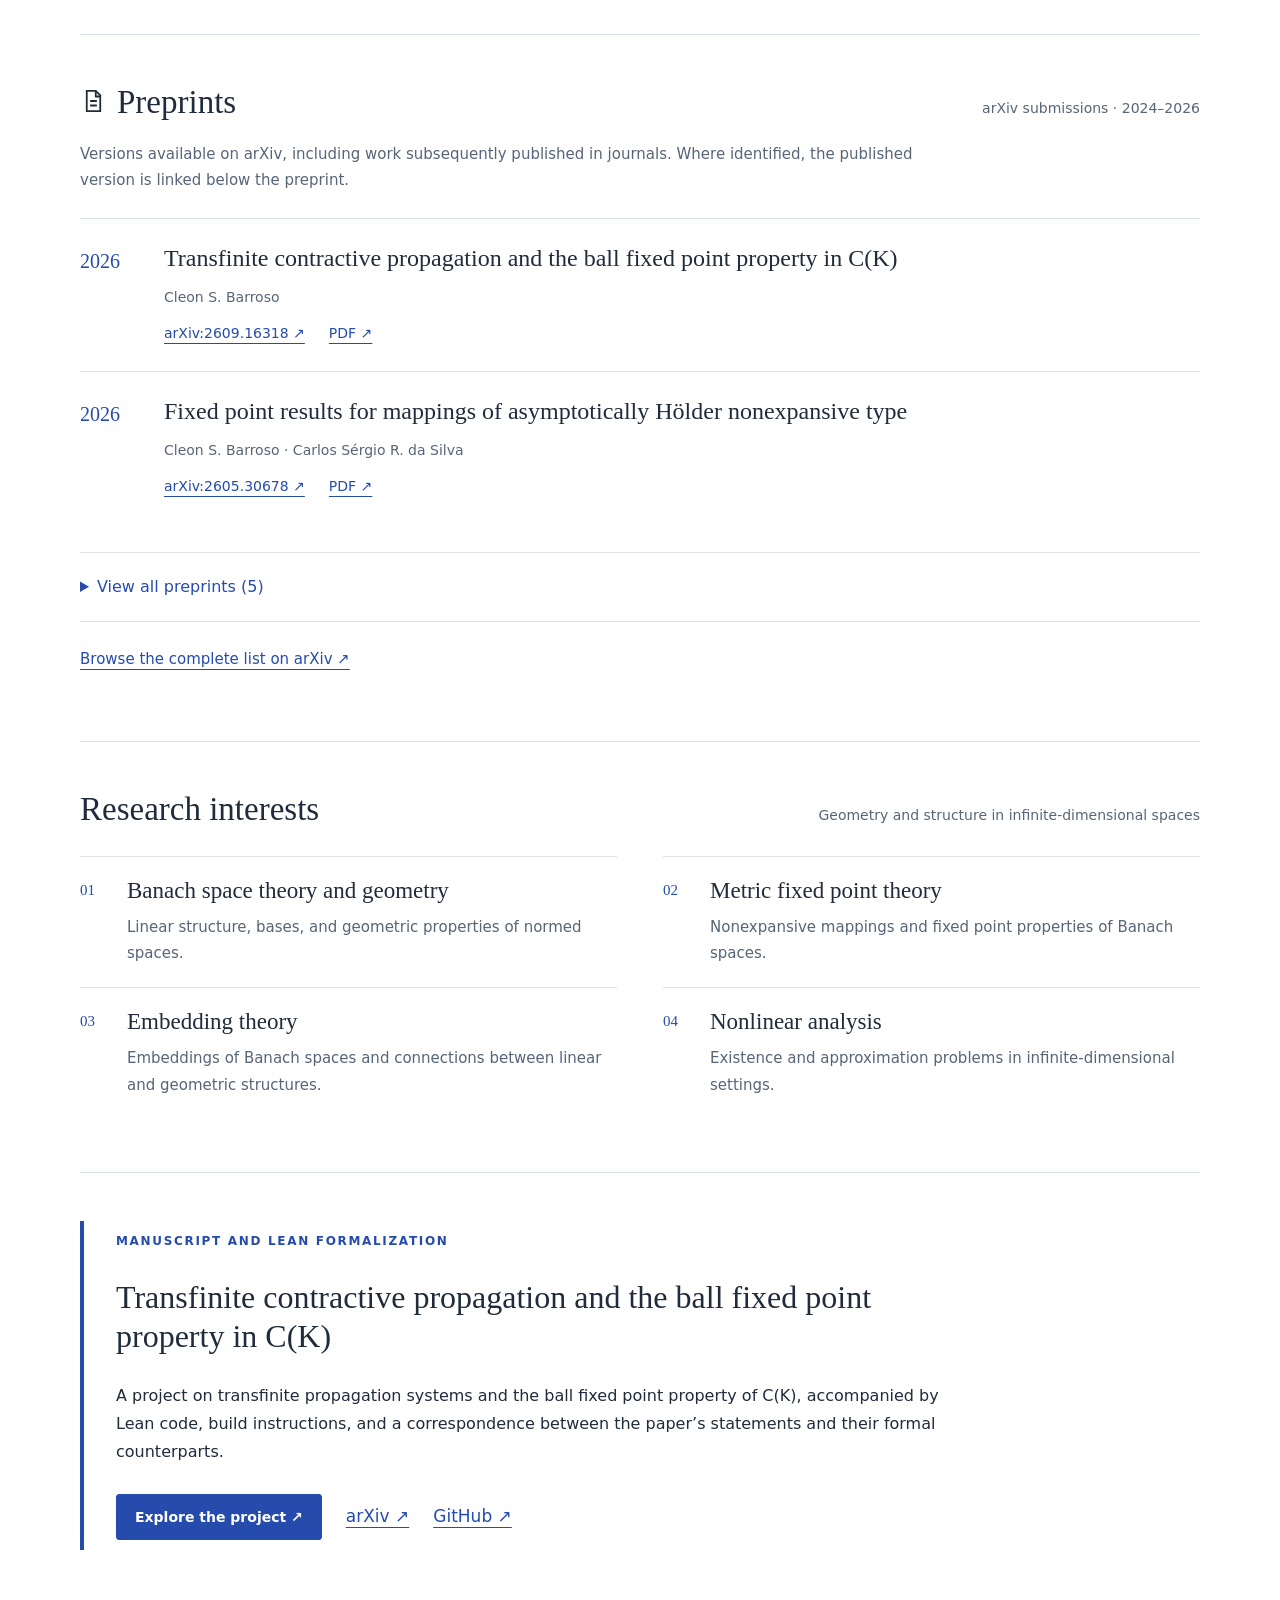
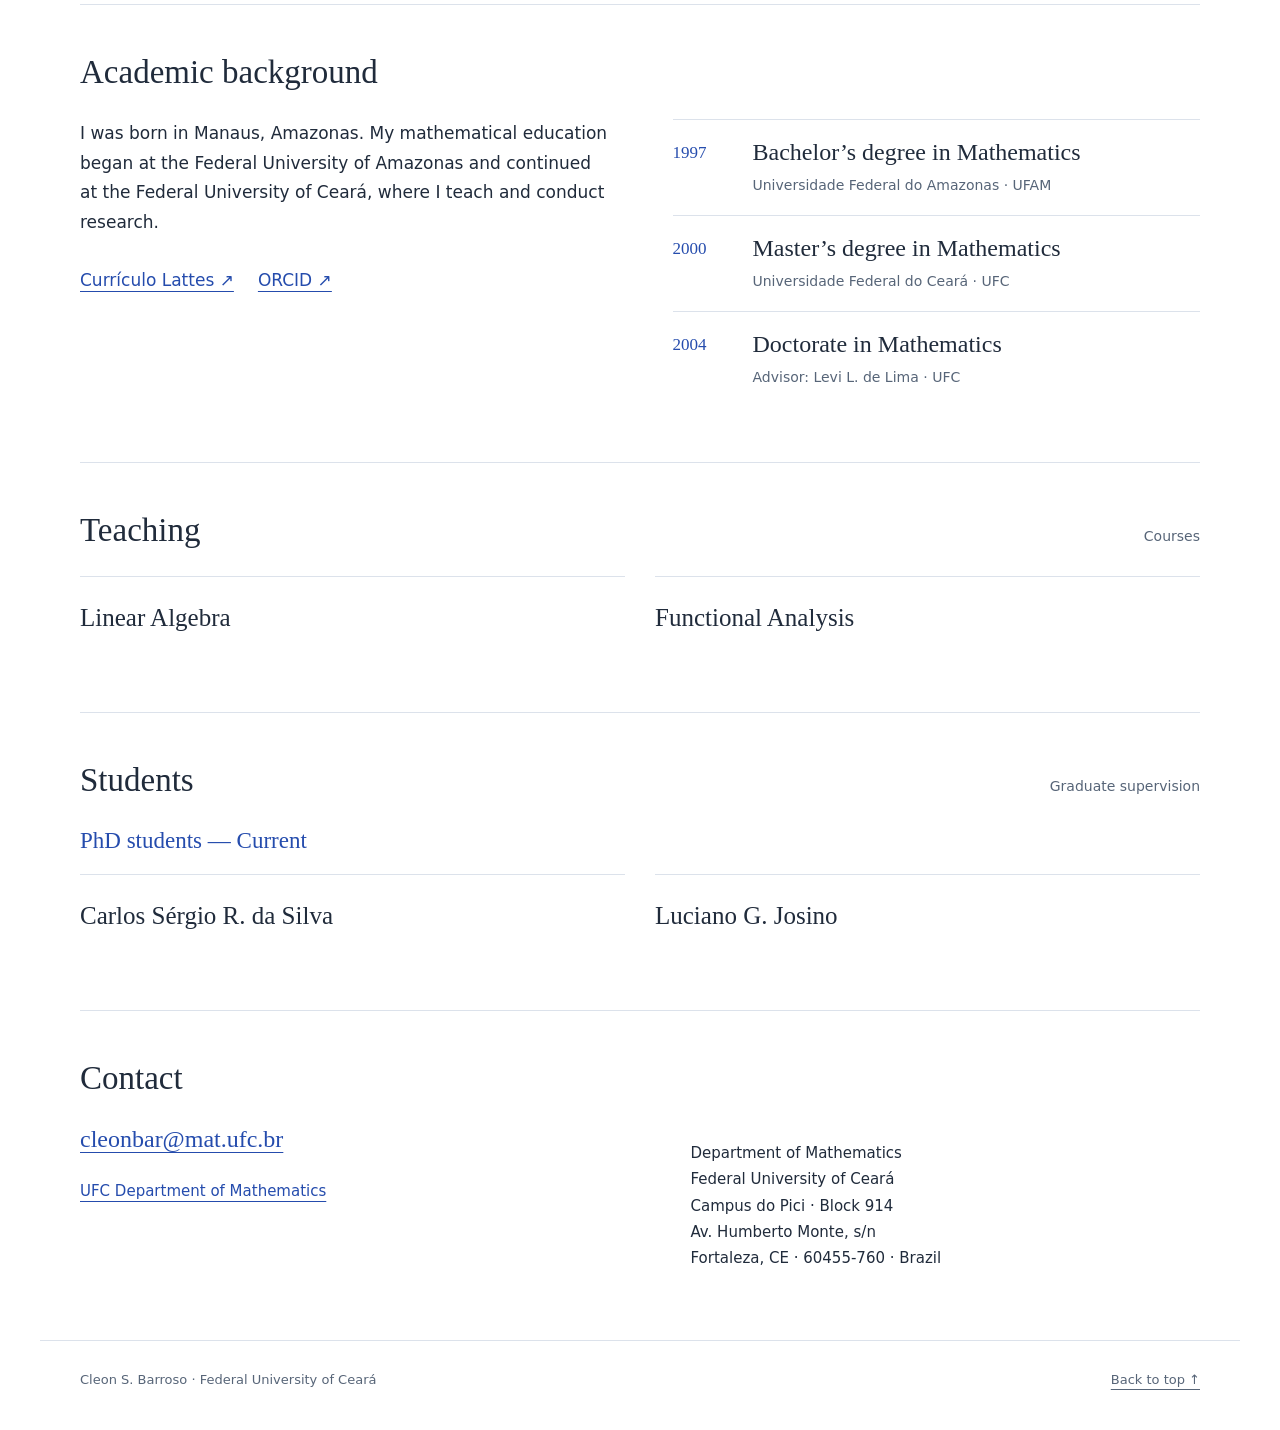
==== commit 6c355dd5: "Feature 2026 preprints and archive 2024-2026 Show only the two 2026 preprints by default. Restore th" ====
--- a/en.html
+++ b/en.html
@@ -6,7 +6,7 @@
 <header class="site-header"><div class="wrap header-inner"><a class="brand" href="#top"><img class="ufc-crest" src="ufc-official.png" alt="Federal University of Ceará coat of arms" width="448" height="783"><span><strong>Cleon S. Barroso</strong><small>MATHEMATICS · UFC</small></span></a><div class="nav-group"><nav aria-label="Main navigation"><a href="#publications">Publications</a><a class="preprint-nav" href="#preprints"><svg class="preprint-icon" viewBox="0 0 24 24" fill="none" stroke="currentColor" stroke-width="1.6" aria-hidden="true"><path d="M6 3h8l4 4v14H6z"/><path d="M14 3v5h4M9 12h6M9 16h6"/></svg>Preprints</a><a href="#research">Research</a><a href="#about">Background</a><a href="#teaching">Teaching</a><a href="#students">Students</a><a href="#contact">Contact</a></nav><div class="languages" aria-label="Language"><a href="index.html" lang="pt" hreflang="pt" >PT</a><a href="en.html" lang="en" hreflang="en" aria-current="page" >EN</a></div></div></div></header>
 <main class="wrap" id="main"><section class="hero"><div><p class="eyebrow">Functional analysis · Fixed point theory</p><h1>Cleon S.<br><span class="surname">Barroso</span></h1><p class="role">Professor and researcher in Mathematics</p><p class="affiliation">Department of Mathematics · Federal University of Ceará</p><p class="intro">My research explores the connections between the geometry of Banach spaces, nonexpansive mappings, and the existence of fixed points.</p><div class="actions"><a class="button primary" href="mailto:cleonbar@mat.ufc.br">Get in touch</a><a class="text-link" href="#publications">Recent publications ↓</a></div></div><aside class="profile-aside"><img class="portrait" src="portrait.jpg" width="1280" height="1654" alt="Cleon S. Barroso"><p class="portrait-caption">Banach spaces and nonlinear analysis, at the Department of Mathematics of UFC.</p><p class="location">Fortaleza · Ceará · Brazil</p></aside></section>
 <section class="section" id="publications"><div class="section-top"><h2>Recent publications</h2><p>2025 — 2026</p></div><div class="papers"><article class="paper lead-paper"><p class="eyebrow">2026 · Published article</p><h3 lang="en"><a href="https://doi.org/10.1007/s11784-026-01310-x">Retraction methods and fixed point free maps on unit balls</a></h3><p class="authors">Cleon S. Barroso · Valdir Ferreira</p><p class="journal">Journal of Fixed Point Theory and Applications 28, 51 (2026)</p><p class="paper-description">Retraction methods for constructing fixed point free mappings on unit balls of Banach spaces.</p><a class="text-link" href="https://doi.org/10.1007/s11784-026-01310-x">Read at the journal ↗</a></article><article class="paper "><p class="eyebrow">2025 · Published article</p><h3 lang="en"><a href="https://doi.org/10.1007/s00025-025-02475-6">On L-ω-Nonexpansive Maps</a></h3><p class="authors">C. S. Barroso · J. V. Bedoya · C. S. R. da Silva</p><p class="journal">Results in Mathematics 80, 157 (2025)</p><p class="paper-description">Moduli of continuity, fixed point properties, and approximate fixed point properties.</p><a class="text-link" href="https://doi.org/10.1007/s00025-025-02475-6">Read at the journal ↗</a></article><article class="paper "><p class="eyebrow">2025 · Published article</p><h3 lang="en"><a href="https://doi.org/10.1007/s43037-025-00405-w">ℓ₁ spreading models and the FPP for Cesàro mean nonexpansive maps</a></h3><p class="authors">C. S. Barroso</p><p class="journal">Banach Journal of Mathematical Analysis 19, 16 (2025)</p><p class="paper-description">Connections between spreading models, Schauder bases, and fixed points for Cesàro mean nonexpansive mappings.</p><a class="text-link" href="https://doi.org/10.1007/s43037-025-00405-w">Read at the journal ↗</a></article></div><details class="archive"><summary>Earlier publications and bibliography</summary><div class="archive-body"><p lang="en"><strong>Hölder-contractive mappings, nonlinear extension problem and fixed point free results.</strong><br>Cleon S. Barroso · Journal of Mathematical Analysis and Applications 528, 127521 (2023).</p><p lang="en"><strong>Basis selection and fixed point results for affine mappings.</strong><br>Cleon S. Barroso · Torrey M. Gallagher · Journal of Fixed Point Theory and Applications 24, 67 (2022).</p><p lang="en"><strong>Isometric embedding of Banach spaces under optimal projection constants.</strong><br>Cleon S. Barroso · Bulletin des Sciences Mathématiques 168, 102968 (2021).</p><p lang="en"><strong>Weak compactness and fixed point property for affine bi-Lipschitz maps.</strong><br>Cleon S. Barroso · Valdir Ferreira · Journal of Mathematical Analysis and Applications 494, 124647 (2021).</p><div class="actions"><a href="https://pgmat.ufc.br/en/publications/">UFC publication record ↗</a></div></div></details></section>
-<section class="section" id="preprints"><div class="section-top"><h2><svg class="preprint-icon" viewBox="0 0 24 24" fill="none" stroke="currentColor" stroke-width="1.6" aria-hidden="true"><path d="M6 3h8l4 4v14H6z"/><path d="M14 3v5h4M9 12h6M9 16h6"/></svg>Preprints</h2><p>arXiv submissions · 2023–2026</p></div><p class="section-note">Versions available on arXiv, including work subsequently published in journals. Where identified, the published version is linked below the preprint.</p><div class="preprint-list"><article class="preprint-entry"><span class="preprint-year">2026</span><div><h3 lang="en"><a href="https://arxiv.org/abs/2609.16318">Transfinite contractive propagation and the ball fixed point property in C(K)</a></h3><p class="authors">Cleon S. Barroso</p><div class="preprint-links"><a href="https://arxiv.org/abs/2609.16318">arXiv:2609.16318 ↗</a><a href="https://arxiv.org/pdf/2609.16318" aria-label="PDF: Transfinite contractive propagation and the ball fixed point property in C(K)">PDF ↗</a></div></div></article><article class="preprint-entry"><span class="preprint-year">2026</span><div><h3 lang="en"><a href="https://arxiv.org/abs/2605.30678">Fixed point results for mappings of asymptotically Hölder nonexpansive type</a></h3><p class="authors">Cleon S. Barroso · Carlos Sérgio R. da Silva</p><div class="preprint-links"><a href="https://arxiv.org/abs/2605.30678">arXiv:2605.30678 ↗</a><a href="https://arxiv.org/pdf/2605.30678" aria-label="PDF: Fixed point results for mappings of asymptotically Hölder nonexpansive type">PDF ↗</a></div></div></article><article class="preprint-entry"><span class="preprint-year">2024</span><div><h3 lang="en"><a href="https://arxiv.org/abs/2404.16602">High-Order regularity for fully nonlinear elliptic transmission problems under weak convexity assumption</a></h3><p class="authors">G. C. Ricarte · C. S. Barroso · L. S. Tavares</p><div class="preprint-links"><a href="https://arxiv.org/abs/2404.16602">arXiv:2404.16602 ↗</a><a href="https://arxiv.org/pdf/2404.16602" aria-label="PDF: High-Order regularity for fully nonlinear elliptic transmission problems under weak convexity assumption">PDF ↗</a></div></div></article></div><details class="archive preprint-archive"><summary><span class="when-closed">View all preprints (6)</span><span class="when-open">Show only the three most recent</span></summary><div class="preprint-list"><article class="preprint-entry"><span class="preprint-year">2024</span><div><h3 lang="en"><a href="https://arxiv.org/abs/2403.18113">ℓ₁ spreading models and the FPP for Cesàro mean nonexpansive maps</a></h3><p class="authors">C. S. Barroso</p><div class="preprint-links"><a href="https://arxiv.org/abs/2403.18113">arXiv:2403.18113 ↗</a><a href="https://arxiv.org/pdf/2403.18113" aria-label="PDF: ℓ₁ spreading models and the FPP for Cesàro mean nonexpansive maps">PDF ↗</a></div><p class="preprint-status"><strong>Published in a journal</strong><br><a href="https://doi.org/10.1007/s43037-025-00405-w">Banach Journal of Mathematical Analysis (2025) ↗</a></p></div></article><article class="preprint-entry"><span class="preprint-year">2023</span><div><h3 lang="en"><a href="https://arxiv.org/abs/2307.12958">Retraction methods and fixed point free maps with null minimal displacements on unit balls</a></h3><p class="authors">C. S. Barroso · V. Ferreira</p><div class="preprint-links"><a href="https://arxiv.org/abs/2307.12958">arXiv:2307.12958 ↗</a><a href="https://arxiv.org/pdf/2307.12958" aria-label="PDF: Retraction methods and fixed point free maps with null minimal displacements on unit balls">PDF ↗</a></div><p class="preprint-status"><strong>Published in a journal</strong><br><a href="https://doi.org/10.1007/s11784-026-01310-x">Journal of Fixed Point Theory and Applications (2026) ↗</a></p></div></article><article class="preprint-entry"><span class="preprint-year">2023</span><div><h3 lang="en"><a href="https://arxiv.org/abs/2302.11287">Remarks on the FPP in Banach spaces with unconditional Schauder basis</a></h3><p class="authors">Cleon S. Barroso</p><div class="preprint-links"><a href="https://arxiv.org/abs/2302.11287">arXiv:2302.11287 ↗</a><a href="https://arxiv.org/pdf/2302.11287" aria-label="PDF: Remarks on the FPP in Banach spaces with unconditional Schauder basis">PDF ↗</a></div></div></article></div></details><p class="preprint-more"><a href="https://arxiv.org/search/?searchtype=author&amp;query=Barroso%2C+C+S&amp;abstracts=show&amp;order=-announced_date_first&amp;size=50">Browse the complete list on arXiv ↗</a></p></section>
+<section class="section" id="preprints"><div class="section-top"><h2><svg class="preprint-icon" viewBox="0 0 24 24" fill="none" stroke="currentColor" stroke-width="1.6" aria-hidden="true"><path d="M6 3h8l4 4v14H6z"/><path d="M14 3v5h4M9 12h6M9 16h6"/></svg>Preprints</h2><p lang="en">arXiv submissions · 2024–2026</p></div><p class="section-note">Versions available on arXiv, including work subsequently published in journals. Where identified, the published version is linked below the preprint.</p><div class="preprint-list"><article class="preprint-entry"><span class="preprint-year">2026</span><div><h3 lang="en"><a href="https://arxiv.org/abs/2609.16318">Transfinite contractive propagation and the ball fixed point property in C(K)</a></h3><p class="authors">Cleon S. Barroso</p><div class="preprint-links"><a href="https://arxiv.org/abs/2609.16318">arXiv:2609.16318 ↗</a><a href="https://arxiv.org/pdf/2609.16318" aria-label="PDF: Transfinite contractive propagation and the ball fixed point property in C(K)">PDF ↗</a></div></div></article><article class="preprint-entry"><span class="preprint-year">2026</span><div><h3 lang="en"><a href="https://arxiv.org/abs/2605.30678">Fixed point results for mappings of asymptotically Hölder nonexpansive type</a></h3><p class="authors">Cleon S. Barroso · Carlos Sérgio R. da Silva</p><div class="preprint-links"><a href="https://arxiv.org/abs/2605.30678">arXiv:2605.30678 ↗</a><a href="https://arxiv.org/pdf/2605.30678" aria-label="PDF: Fixed point results for mappings of asymptotically Hölder nonexpansive type">PDF ↗</a></div></div></article></div><details class="archive preprint-archive"><summary><span class="when-closed">View all preprints (5)</span><span class="when-open">Show only 2026 preprints</span></summary><div class="preprint-list"><article class="preprint-entry"><span class="preprint-year">2025</span><div><h3 lang="en"><a href="https://arxiv.org/abs/2507.00859">On L-ω-nonexpansive maps</a></h3><p class="authors">Cleon S. Barroso · Jeimer V. Bedoya · Carlos S. R. da Silva</p><div class="preprint-links"><a href="https://arxiv.org/abs/2507.00859">arXiv:2507.00859 ↗</a><a href="https://arxiv.org/pdf/2507.00859" aria-label="PDF: On L-ω-nonexpansive maps">PDF ↗</a></div><p class="preprint-status"><strong>Published in a journal</strong><br><a href="https://doi.org/10.1007/s00025-025-02475-6">Results in Mathematics (2025) ↗</a></p></div></article><article class="preprint-entry"><span class="preprint-year">2024</span><div><h3 lang="en"><a href="https://arxiv.org/abs/2404.16602">High-Order regularity for fully nonlinear elliptic transmission problems under weak convexity assumption</a></h3><p class="authors">G. C. Ricarte · C. S. Barroso · L. S. Tavares</p><div class="preprint-links"><a href="https://arxiv.org/abs/2404.16602">arXiv:2404.16602 ↗</a><a href="https://arxiv.org/pdf/2404.16602" aria-label="PDF: High-Order regularity for fully nonlinear elliptic transmission problems under weak convexity assumption">PDF ↗</a></div></div></article><article class="preprint-entry"><span class="preprint-year">2024</span><div><h3 lang="en"><a href="https://arxiv.org/abs/2403.18113">ℓ₁ spreading models and the FPP for Cesàro mean nonexpansive maps</a></h3><p class="authors">C. S. Barroso</p><div class="preprint-links"><a href="https://arxiv.org/abs/2403.18113">arXiv:2403.18113 ↗</a><a href="https://arxiv.org/pdf/2403.18113" aria-label="PDF: ℓ₁ spreading models and the FPP for Cesàro mean nonexpansive maps">PDF ↗</a></div><p class="preprint-status"><strong>Published in a journal</strong><br><a href="https://doi.org/10.1007/s43037-025-00405-w">Banach Journal of Mathematical Analysis (2025) ↗</a></p></div></article></div></details><p class="preprint-more"><a href="https://arxiv.org/search/?searchtype=author&amp;query=Barroso%2C+C+S&amp;abstracts=show&amp;order=-announced_date_first&amp;size=50">Browse the complete list on arXiv ↗</a></p></section>
 <section class="section" id="research"><div class="section-top"><h2>Research interests</h2><p>Geometry and structure in infinite-dimensional spaces</p></div><div class="research-grid"><article class="research-item"><span class="number">01</span><div><h3>Banach space theory and geometry</h3><p>Linear structure, bases, and geometric properties of normed spaces.</p></div></article><article class="research-item"><span class="number">02</span><div><h3>Metric fixed point theory</h3><p>Nonexpansive mappings and fixed point properties of Banach spaces.</p></div></article><article class="research-item"><span class="number">03</span><div><h3>Embedding theory</h3><p>Embeddings of Banach spaces and connections between linear and geometric structures.</p></div></article><article class="research-item"><span class="number">04</span><div><h3>Nonlinear analysis</h3><p>Existence and approximation problems in infinite-dimensional settings.</p></div></article></div></section>
 <section class="section" id="projects"><div class="project"><p class="eyebrow">Manuscript and Lean formalization</p><h2 lang="en">Transfinite contractive propagation and the ball fixed point property in C(K)</h2><p>A project on transfinite propagation systems and the ball fixed point property of C(K), accompanied by Lean code, build instructions, and a correspondence between the paper’s statements and their formal counterparts.</p><div class="actions"><a class="button primary" href="https://cleon-sb.github.io/ball-fixed-point-property-ck-spaces/">Explore the project ↗</a><a href="https://arxiv.org/abs/2609.16318">arXiv ↗</a><a href="https://github.com/Cleon-SB/ball-fixed-point-property-ck-spaces">GitHub ↗</a></div></div></section>
 <section class="section" id="about"><div class="section-top"><h2>Academic background</h2></div><div class="about-grid"><div><p class="bio">I was born in Manaus, Amazonas. My mathematical education began at the Federal University of Amazonas and continued at the Federal University of Ceará, where I teach and conduct research.</p><div class="actions"><a href="http://lattes.cnpq.br/7350699249432317">Currículo Lattes ↗</a><a href="https://orcid.org/0000-0003-2401-9200">ORCID ↗</a></div></div><div><div class="degree"><span>1997</span><div><h3>Bachelor’s degree in Mathematics</h3><p>Universidade Federal do Amazonas · UFAM</p></div></div><div class="degree"><span>2000</span><div><h3>Master’s degree in Mathematics</h3><p>Universidade Federal do Ceará · UFC</p></div></div><div class="degree"><span>2004</span><div><h3>Doctorate in Mathematics</h3><p>Advisor: Levi L. de Lima · UFC</p></div></div></div></div></section>
